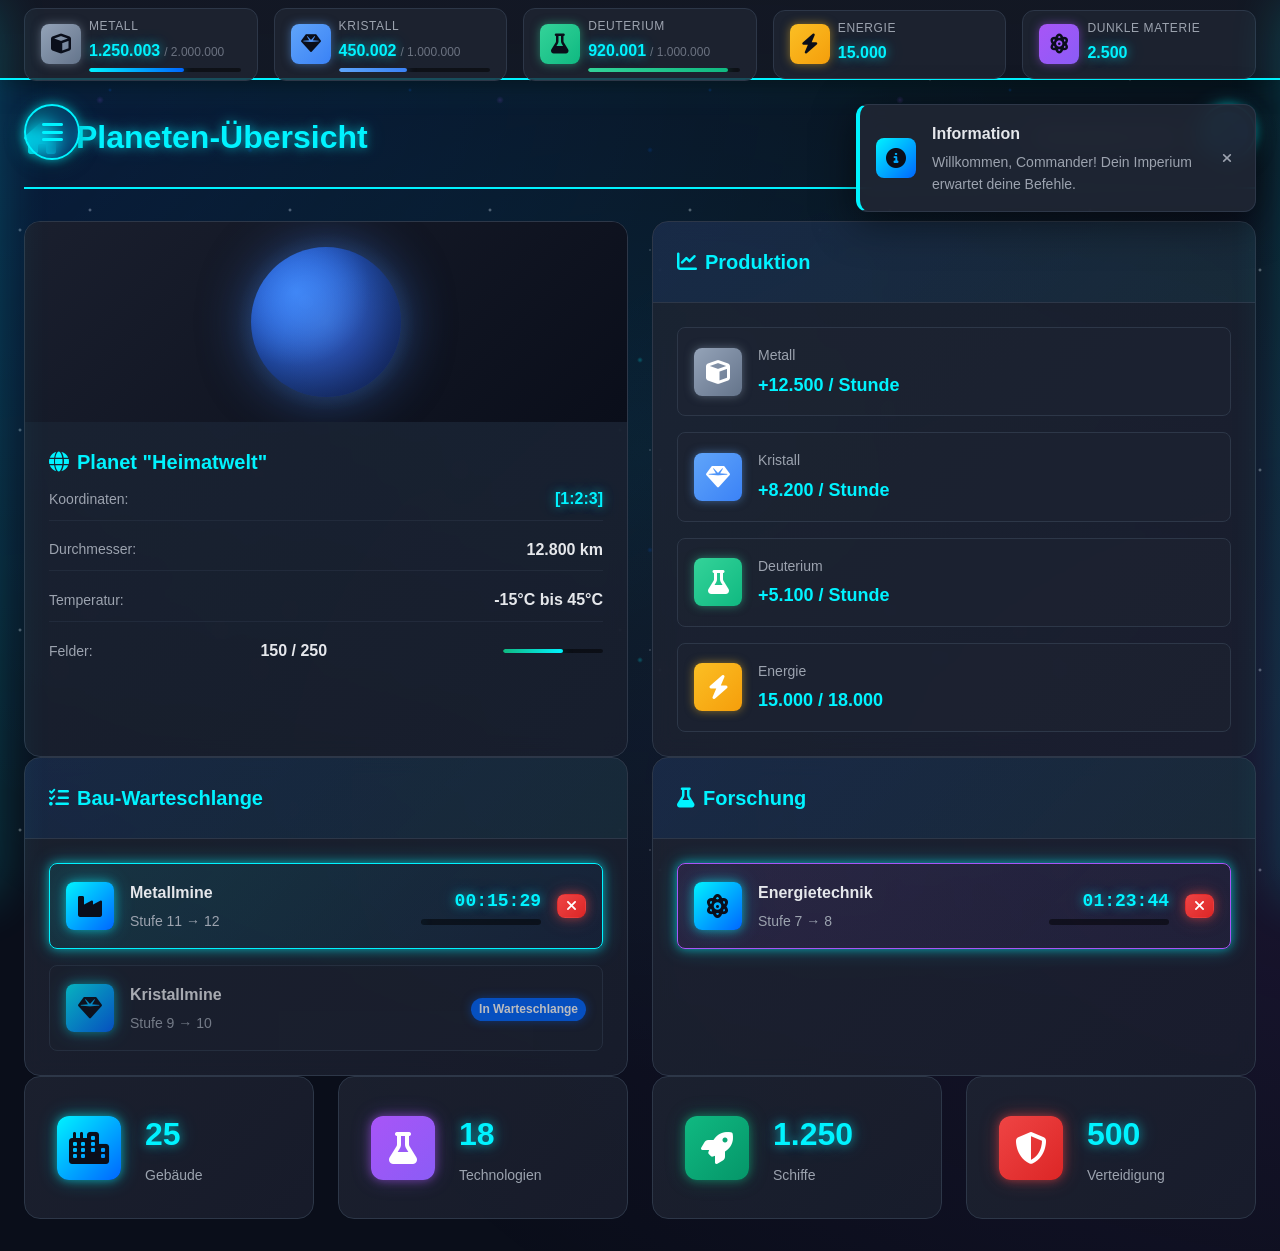
==== space-game-interface.html @ 86e00b3e "feat: Implement complete space browser game interface This commit introduces the fully implemented u" ====
<!DOCTYPE html>
<html lang="de">
<head>
    <meta charset="UTF-8">
    <meta name="viewport" content="width=device-width, initial-scale=1.0, maximum-scale=5.0, user-scalable=yes">
    <title>SmartMoons - Weltraum Browsergame</title>
    <link rel="stylesheet" href="https://cdnjs.cloudflare.com/ajax/libs/font-awesome/6.4.0/css/all.min.css">
    <link rel="stylesheet" href="space-game-styles.css">
</head>
<body>
    <!-- Animated Starfield Background -->
    <div class="starfield">
        <div class="stars"></div>
        <div class="stars stars-medium"></div>
        <div class="stars stars-large"></div>
    </div>

    <!-- Fixed Header - Only Resources -->
    <header class="game-header">
        <div class="resource-bar">
            <div class="resource-item resource-metal">
                <div class="resource-icon">
                    <i class="fas fa-cube"></i>
                </div>
                <div class="resource-info">
                    <span class="resource-label">Metall</span>
                    <div class="resource-value-container">
                        <span class="resource-value" data-resource="metal">1.250.000</span>
                        <span class="resource-max">/ 2.000.000</span>
                    </div>
                    <div class="resource-progress">
                        <div class="resource-progress-bar" style="width: 62.5%"></div>
                    </div>
                </div>
            </div>

            <div class="resource-item resource-crystal">
                <div class="resource-icon">
                    <i class="fas fa-gem"></i>
                </div>
                <div class="resource-info">
                    <span class="resource-label">Kristall</span>
                    <div class="resource-value-container">
                        <span class="resource-value" data-resource="crystal">450.000</span>
                        <span class="resource-max">/ 1.000.000</span>
                    </div>
                    <div class="resource-progress">
                        <div class="resource-progress-bar resource-progress-bar--crystal" style="width: 45%"></div>
                    </div>
                </div>
            </div>

            <div class="resource-item resource-deuterium">
                <div class="resource-icon">
                    <i class="fas fa-flask"></i>
                </div>
                <div class="resource-info">
                    <span class="resource-label">Deuterium</span>
                    <div class="resource-value-container">
                        <span class="resource-value" data-resource="deuterium">920.000</span>
                        <span class="resource-max">/ 1.000.000</span>
                    </div>
                    <div class="resource-progress">
                        <div class="resource-progress-bar resource-progress-bar--deuterium" style="width: 92%"></div>
                    </div>
                </div>
            </div>

            <div class="resource-item resource-energy">
                <div class="resource-icon">
                    <i class="fas fa-bolt"></i>
                </div>
                <div class="resource-info">
                    <span class="resource-label">Energie</span>
                    <div class="resource-value-container">
                        <span class="resource-value" data-resource="energy">15.000</span>
                    </div>
                </div>
            </div>

            <div class="resource-item resource-darkmatter">
                <div class="resource-icon">
                    <i class="fas fa-atom"></i>
                </div>
                <div class="resource-info">
                    <span class="resource-label">Dunkle Materie</span>
                    <div class="resource-value-container">
                        <span class="resource-value" data-resource="darkmatter">2.500</span>
                    </div>
                </div>
            </div>
        </div>
    </header>

    <!-- Left Hamburger Menu - Game Navigation -->
    <button class="hamburger-menu hamburger-menu--left" id="gameMenuToggle" aria-label="Spielmenü">
        <i class="fas fa-bars"></i>
    </button>

    <nav class="side-menu side-menu--left" id="gameMenu">
        <div class="side-menu-header">
            <h2><i class="fas fa-gamepad"></i> Spiel-Menü</h2>
            <button class="side-menu-close" aria-label="Menü schließen">
                <i class="fas fa-times"></i>
            </button>
        </div>
        <div class="side-menu-content">
            <a href="#overview" class="menu-item active" data-page="overview">
                <i class="fas fa-home"></i>
                <span>Übersicht</span>
            </a>
            <a href="#buildings" class="menu-item" data-page="buildings">
                <i class="fas fa-city"></i>
                <span>Gebäude</span>
            </a>
            <a href="#research" class="menu-item" data-page="research">
                <i class="fas fa-flask"></i>
                <span>Forschung</span>
            </a>
            <a href="#shipyard" class="menu-item" data-page="shipyard">
                <i class="fas fa-rocket"></i>
                <span>Schiffswerft</span>
            </a>
            <a href="#defense" class="menu-item" data-page="defense">
                <i class="fas fa-shield-alt"></i>
                <span>Verteidigung</span>
            </a>
            <a href="#fleet" class="menu-item" data-page="fleet">
                <i class="fas fa-space-shuttle"></i>
                <span>Flotten</span>
            </a>
            <a href="#galaxy" class="menu-item" data-page="galaxy">
                <i class="fas fa-globe"></i>
                <span>Galaxie</span>
            </a>
            <a href="#alliance" class="menu-item" data-page="alliance">
                <i class="fas fa-users"></i>
                <span>Allianz</span>
            </a>
            <a href="#empire" class="menu-item" data-page="empire">
                <i class="fas fa-crown"></i>
                <span>Imperium</span>
            </a>
            <a href="#officers" class="menu-item" data-page="officers">
                <i class="fas fa-user-tie"></i>
                <span>Offiziere</span>
            </a>
        </div>
    </nav>

    <!-- Right Hamburger Menu - User Navigation -->
    <button class="hamburger-menu hamburger-menu--right" id="userMenuToggle" aria-label="Benutzermenü">
        <div class="user-avatar">
            <i class="fas fa-user"></i>
        </div>
    </button>

    <nav class="side-menu side-menu--right" id="userMenu">
        <div class="side-menu-header">
            <div class="user-profile">
                <div class="user-profile-avatar">
                    <i class="fas fa-user"></i>
                </div>
                <div class="user-profile-info">
                    <h3>Commander Alpha</h3>
                    <p>Rang: Admiral</p>
                </div>
            </div>
            <button class="side-menu-close" aria-label="Menü schließen">
                <i class="fas fa-times"></i>
            </button>
        </div>
        <div class="side-menu-content">
            <a href="#profile" class="menu-item" data-page="profile">
                <i class="fas fa-user-circle"></i>
                <span>Profil</span>
            </a>
            <a href="#settings" class="menu-item" data-page="settings">
                <i class="fas fa-cog"></i>
                <span>Einstellungen</span>
            </a>
            <a href="#notes" class="menu-item" data-page="notes">
                <i class="fas fa-sticky-note"></i>
                <span>Notizen</span>
            </a>
            <a href="#messages" class="menu-item" data-page="messages">
                <i class="fas fa-envelope"></i>
                <span>Nachrichten</span>
                <span class="badge badge--danger">5</span>
            </a>
            <a href="#chat" class="menu-item" data-page="chat">
                <i class="fas fa-comments"></i>
                <span>Chat</span>
            </a>
            <a href="#highscore" class="menu-item" data-page="highscore">
                <i class="fas fa-trophy"></i>
                <span>Highscore</span>
            </a>
            <a href="#admin" class="menu-item" data-page="admin">
                <i class="fas fa-user-shield"></i>
                <span>Admin</span>
            </a>
            <div class="menu-divider"></div>
            <a href="#logout" class="menu-item menu-item--danger">
                <i class="fas fa-power-off"></i>
                <span>Ausloggen</span>
            </a>
        </div>
    </nav>

    <!-- Menu Overlay -->
    <div class="menu-overlay" id="menuOverlay"></div>

    <!-- Main Content Area -->
    <main class="game-content">
        <div class="container">
            <!-- Overview Page -->
            <div class="page active" id="page-overview">
                <div class="page-header">
                    <h1><i class="fas fa-home"></i> Planeten-Übersicht</h1>
                    <div class="planet-selector">
                        <button class="btn btn--ghost btn--sm" id="prevPlanet">
                            <i class="fas fa-chevron-left"></i>
                        </button>
                        <select class="planet-select" id="planetSelect">
                            <option value="1">Heimatwelt [1:2:3]</option>
                            <option value="2">Kolonie Alpha [1:2:8]</option>
                            <option value="3">Kolonie Beta [2:5:6]</option>
                        </select>
                        <button class="btn btn--ghost btn--sm" id="nextPlanet">
                            <i class="fas fa-chevron-right"></i>
                        </button>
                    </div>
                </div>

                <div class="grid grid--2">
                    <!-- Planet Card -->
                    <div class="card card--planet">
                        <div class="planet-visual">
                            <div class="planet-sphere">
                                <div class="planet-atmosphere"></div>
                                <div class="planet-surface"></div>
                            </div>
                        </div>
                        <div class="card-body">
                            <h2 class="card-title">
                                <i class="fas fa-globe"></i> Planet "Heimatwelt"
                            </h2>
                            <div class="planet-stats">
                                <div class="stat-row">
                                    <span class="stat-label">Koordinaten:</span>
                                    <span class="stat-value stat-value--cyan">[1:2:3]</span>
                                </div>
                                <div class="stat-row">
                                    <span class="stat-label">Durchmesser:</span>
                                    <span class="stat-value">12.800 km</span>
                                </div>
                                <div class="stat-row">
                                    <span class="stat-label">Temperatur:</span>
                                    <span class="stat-value">-15°C bis 45°C</span>
                                </div>
                                <div class="stat-row">
                                    <span class="stat-label">Felder:</span>
                                    <span class="stat-value">150 / 250</span>
                                    <div class="mini-progress">
                                        <div class="mini-progress-bar" style="width: 60%"></div>
                                    </div>
                                </div>
                            </div>
                        </div>
                    </div>

                    <!-- Production Rates -->
                    <div class="card">
                        <div class="card-header">
                            <h3 class="card-title"><i class="fas fa-chart-line"></i> Produktion</h3>
                        </div>
                        <div class="card-body">
                            <div class="production-list">
                                <div class="production-item">
                                    <div class="production-icon production-icon--metal">
                                        <i class="fas fa-cube"></i>
                                    </div>
                                    <div class="production-info">
                                        <span class="production-label">Metall</span>
                                        <span class="production-value">+12.500 / Stunde</span>
                                    </div>
                                </div>
                                <div class="production-item">
                                    <div class="production-icon production-icon--crystal">
                                        <i class="fas fa-gem"></i>
                                    </div>
                                    <div class="production-info">
                                        <span class="production-label">Kristall</span>
                                        <span class="production-value">+8.200 / Stunde</span>
                                    </div>
                                </div>
                                <div class="production-item">
                                    <div class="production-icon production-icon--deuterium">
                                        <i class="fas fa-flask"></i>
                                    </div>
                                    <div class="production-info">
                                        <span class="production-label">Deuterium</span>
                                        <span class="production-value">+5.100 / Stunde</span>
                                    </div>
                                </div>
                                <div class="production-item">
                                    <div class="production-icon production-icon--energy">
                                        <i class="fas fa-bolt"></i>
                                    </div>
                                    <div class="production-info">
                                        <span class="production-label">Energie</span>
                                        <span class="production-value">15.000 / 18.000</span>
                                    </div>
                                </div>
                            </div>
                        </div>
                    </div>
                </div>

                <!-- Build & Research Queue -->
                <div class="grid grid--2">
                    <div class="card">
                        <div class="card-header">
                            <h3 class="card-title"><i class="fas fa-tasks"></i> Bau-Warteschlange</h3>
                        </div>
                        <div class="card-body">
                            <div class="queue-item queue-item--active">
                                <div class="queue-icon">
                                    <i class="fas fa-industry"></i>
                                </div>
                                <div class="queue-info">
                                    <h4>Metallmine</h4>
                                    <p>Stufe 11 → 12</p>
                                </div>
                                <div class="queue-timer">
                                    <div class="timer" data-time="930">00:15:30</div>
                                    <div class="queue-progress">
                                        <div class="queue-progress-bar" style="width: 65%"></div>
                                    </div>
                                </div>
                                <button class="btn btn--danger btn--sm" title="Abbrechen">
                                    <i class="fas fa-times"></i>
                                </button>
                            </div>
                            <div class="queue-item queue-item--queued">
                                <div class="queue-icon">
                                    <i class="fas fa-gem"></i>
                                </div>
                                <div class="queue-info">
                                    <h4>Kristallmine</h4>
                                    <p>Stufe 9 → 10</p>
                                </div>
                                <div class="queue-timer">
                                    <span class="badge badge--info">In Warteschlange</span>
                                </div>
                            </div>
                        </div>
                    </div>

                    <div class="card">
                        <div class="card-header">
                            <h3 class="card-title"><i class="fas fa-flask"></i> Forschung</h3>
                        </div>
                        <div class="card-body">
                            <div class="queue-item queue-item--active queue-item--research">
                                <div class="queue-icon">
                                    <i class="fas fa-atom"></i>
                                </div>
                                <div class="queue-info">
                                    <h4>Energietechnik</h4>
                                    <p>Stufe 7 → 8</p>
                                </div>
                                <div class="queue-timer">
                                    <div class="timer" data-time="5025">01:23:45</div>
                                    <div class="queue-progress">
                                        <div class="queue-progress-bar queue-progress-bar--research" style="width: 35%"></div>
                                    </div>
                                </div>
                                <button class="btn btn--danger btn--sm" title="Abbrechen">
                                    <i class="fas fa-times"></i>
                                </button>
                            </div>
                        </div>
                    </div>
                </div>

                <!-- Quick Stats -->
                <div class="grid grid--4">
                    <div class="stat-card stat-card--buildings">
                        <div class="stat-card-icon">
                            <i class="fas fa-city"></i>
                        </div>
                        <div class="stat-card-content">
                            <h3>25</h3>
                            <p>Gebäude</p>
                        </div>
                    </div>
                    <div class="stat-card stat-card--research">
                        <div class="stat-card-icon">
                            <i class="fas fa-flask"></i>
                        </div>
                        <div class="stat-card-content">
                            <h3>18</h3>
                            <p>Technologien</p>
                        </div>
                    </div>
                    <div class="stat-card stat-card--fleet">
                        <div class="stat-card-icon">
                            <i class="fas fa-rocket"></i>
                        </div>
                        <div class="stat-card-content">
                            <h3>1.250</h3>
                            <p>Schiffe</p>
                        </div>
                    </div>
                    <div class="stat-card stat-card--defense">
                        <div class="stat-card-icon">
                            <i class="fas fa-shield-alt"></i>
                        </div>
                        <div class="stat-card-content">
                            <h3>500</h3>
                            <p>Verteidigung</p>
                        </div>
                    </div>
                </div>
            </div>

            <!-- Buildings Page -->
            <div class="page" id="page-buildings">
                <div class="page-header">
                    <h1><i class="fas fa-city"></i> Gebäude</h1>
                </div>

                <div class="buildings-grid">
                    <div class="building-card">
                        <div class="building-image">
                            <i class="fas fa-industry"></i>
                        </div>
                        <div class="building-info">
                            <h3>Metallmine</h3>
                            <div class="building-level">
                                <span class="badge badge--success">Stufe 11</span>
                            </div>
                            <p class="building-description">
                                Produziert Metall für den Ausbau deines Imperiums.
                            </p>
                            <div class="building-stats">
                                <div class="building-stat">
                                    <i class="fas fa-cube"></i>
                                    <span>Produktion: +1.200/h</span>
                                </div>
                                <div class="building-stat">
                                    <i class="fas fa-bolt"></i>
                                    <span>Energie: -80</span>
                                </div>
                            </div>
                            <div class="building-costs">
                                <div class="cost-item">
                                    <i class="fas fa-cube"></i> 12.000
                                </div>
                                <div class="cost-item">
                                    <i class="fas fa-gem"></i> 6.000
                                </div>
                            </div>
                            <div class="building-time">
                                <i class="fas fa-clock"></i> Bauzeit: 00:18:30
                            </div>
                            <div class="building-actions">
                                <button class="btn btn--primary btn--block" disabled>
                                    <i class="fas fa-cog"></i> Im Bau
                                </button>
                            </div>
                        </div>
                    </div>

                    <div class="building-card">
                        <div class="building-image">
                            <i class="fas fa-gem"></i>
                        </div>
                        <div class="building-info">
                            <h3>Kristallmine</h3>
                            <div class="building-level">
                                <span class="badge badge--info">Stufe 9</span>
                            </div>
                            <p class="building-description">
                                Fördert Kristall für fortschrittliche Technologien.
                            </p>
                            <div class="building-stats">
                                <div class="building-stat">
                                    <i class="fas fa-gem"></i>
                                    <span>Produktion: +850/h</span>
                                </div>
                                <div class="building-stat">
                                    <i class="fas fa-bolt"></i>
                                    <span>Energie: -60</span>
                                </div>
                            </div>
                            <div class="building-costs">
                                <div class="cost-item">
                                    <i class="fas fa-cube"></i> 8.000
                                </div>
                                <div class="cost-item">
                                    <i class="fas fa-gem"></i> 4.000
                                </div>
                            </div>
                            <div class="building-time">
                                <i class="fas fa-clock"></i> Bauzeit: 00:12:15
                            </div>
                            <div class="building-actions">
                                <button class="btn btn--primary btn--block">
                                    <i class="fas fa-hammer"></i> Ausbauen
                                </button>
                            </div>
                        </div>
                    </div>

                    <div class="building-card">
                        <div class="building-image">
                            <i class="fas fa-flask"></i>
                        </div>
                        <div class="building-info">
                            <h3>Deuterium-Synthesizer</h3>
                            <div class="building-level">
                                <span class="badge badge--info">Stufe 7</span>
                            </div>
                            <p class="building-description">
                                Extrahiert Deuterium aus den Ozeanen.
                            </p>
                            <div class="building-stats">
                                <div class="building-stat">
                                    <i class="fas fa-flask"></i>
                                    <span>Produktion: +520/h</span>
                                </div>
                                <div class="building-stat">
                                    <i class="fas fa-bolt"></i>
                                    <span>Energie: -100</span>
                                </div>
                            </div>
                            <div class="building-costs">
                                <div class="cost-item">
                                    <i class="fas fa-cube"></i> 15.000
                                </div>
                                <div class="cost-item">
                                    <i class="fas fa-gem"></i> 7.500
                                </div>
                            </div>
                            <div class="building-time">
                                <i class="fas fa-clock"></i> Bauzeit: 00:22:45
                            </div>
                            <div class="building-actions">
                                <button class="btn btn--primary btn--block">
                                    <i class="fas fa-hammer"></i> Ausbauen
                                </button>
                            </div>
                        </div>
                    </div>

                    <div class="building-card">
                        <div class="building-image">
                            <i class="fas fa-solar-panel"></i>
                        </div>
                        <div class="building-info">
                            <h3>Solarkraftwerk</h3>
                            <div class="building-level">
                                <span class="badge badge--warning">Stufe 15</span>
                            </div>
                            <p class="building-description">
                                Erzeugt Energie durch Solarpanele.
                            </p>
                            <div class="building-stats">
                                <div class="building-stat">
                                    <i class="fas fa-bolt"></i>
                                    <span>Produktion: +3.200 Energie</span>
                                </div>
                            </div>
                            <div class="building-costs">
                                <div class="cost-item">
                                    <i class="fas fa-cube"></i> 20.000
                                </div>
                                <div class="cost-item">
                                    <i class="fas fa-gem"></i> 10.000
                                </div>
                            </div>
                            <div class="building-time">
                                <i class="fas fa-clock"></i> Bauzeit: 00:28:00
                            </div>
                            <div class="building-actions">
                                <button class="btn btn--primary btn--block">
                                    <i class="fas fa-hammer"></i> Ausbauen
                                </button>
                            </div>
                        </div>
                    </div>

                    <div class="building-card building-card--locked">
                        <div class="building-image">
                            <i class="fas fa-rocket"></i>
                        </div>
                        <div class="building-info">
                            <h3>Raumschiffwerft</h3>
                            <div class="building-level">
                                <span class="badge badge--danger">Nicht verfügbar</span>
                            </div>
                            <p class="building-description">
                                Ermöglicht den Bau von Raumschiffen.
                            </p>
                            <div class="building-requirements">
                                <p><i class="fas fa-exclamation-circle"></i> Anforderungen:</p>
                                <ul>
                                    <li>Roboterfabrik Stufe 2</li>
                                </ul>
                            </div>
                            <div class="building-actions">
                                <button class="btn btn--ghost btn--block" disabled>
                                    <i class="fas fa-lock"></i> Gesperrt
                                </button>
                            </div>
                        </div>
                    </div>

                    <div class="building-card building-card--locked">
                        <div class="building-image">
                            <i class="fas fa-flask"></i>
                        </div>
                        <div class="building-info">
                            <h3>Forschungslabor</h3>
                            <div class="building-level">
                                <span class="badge badge--danger">Nicht verfügbar</span>
                            </div>
                            <p class="building-description">
                                Erforscht neue Technologien.
                            </p>
                            <div class="building-requirements">
                                <p><i class="fas fa-exclamation-circle"></i> Anforderungen:</p>
                                <ul>
                                    <li>Metallmine Stufe 5</li>
                                    <li>Kristallmine Stufe 3</li>
                                </ul>
                            </div>
                            <div class="building-actions">
                                <button class="btn btn--ghost btn--block" disabled>
                                    <i class="fas fa-lock"></i> Gesperrt
                                </button>
                            </div>
                        </div>
                    </div>
                </div>
            </div>

            <!-- Research Page -->
            <div class="page" id="page-research">
                <div class="page-header">
                    <h1><i class="fas fa-flask"></i> Forschung</h1>
                </div>

                <div class="research-grid">
                    <div class="research-card">
                        <div class="research-icon research-icon--energy">
                            <i class="fas fa-atom"></i>
                        </div>
                        <div class="research-info">
                            <h3>Energietechnik</h3>
                            <div class="research-level">
                                <span class="badge badge--cyan">Stufe 7</span>
                            </div>
                            <p>Verbessert die Energieeffizienz aller Gebäude.</p>
                            <div class="research-costs">
                                <div class="cost-item">
                                    <i class="fas fa-cube"></i> 25.000
                                </div>
                                <div class="cost-item">
                                    <i class="fas fa-gem"></i> 12.500
                                </div>
                            </div>
                            <div class="research-time">
                                <i class="fas fa-clock"></i> 01:45:00
                            </div>
                            <button class="btn btn--primary btn--block" disabled>
                                <i class="fas fa-cog"></i> In Forschung
                            </button>
                        </div>
                    </div>

                    <div class="research-card">
                        <div class="research-icon research-icon--laser">
                            <i class="fas fa-burn"></i>
                        </div>
                        <div class="research-info">
                            <h3>Lasertechnik</h3>
                            <div class="research-level">
                                <span class="badge badge--cyan">Stufe 5</span>
                            </div>
                            <p>Grundlage für Laser-Waffen und Verteidigung.</p>
                            <div class="research-costs">
                                <div class="cost-item">
                                    <i class="fas fa-cube"></i> 18.000
                                </div>
                                <div class="cost-item">
                                    <i class="fas fa-gem"></i> 9.000
                                </div>
                            </div>
                            <div class="research-time">
                                <i class="fas fa-clock"></i> 01:20:00
                            </div>
                            <button class="btn btn--primary btn--block">
                                <i class="fas fa-flask"></i> Forschen
                            </button>
                        </div>
                    </div>

                    <div class="research-card">
                        <div class="research-icon research-icon--computer">
                            <i class="fas fa-microchip"></i>
                        </div>
                        <div class="research-info">
                            <h3>Computertechnik</h3>
                            <div class="research-level">
                                <span class="badge badge--cyan">Stufe 3</span>
                            </div>
                            <p>Erhöht die maximale Flottenanzahl.</p>
                            <div class="research-costs">
                                <div class="cost-item">
                                    <i class="fas fa-cube"></i> 12.000
                                </div>
                                <div class="cost-item">
                                    <i class="fas fa-gem"></i> 8.000
                                </div>
                            </div>
                            <div class="research-time">
                                <i class="fas fa-clock"></i> 00:55:00
                            </div>
                            <button class="btn btn--primary btn--block">
                                <i class="fas fa-flask"></i> Forschen
                            </button>
                        </div>
                    </div>

                    <div class="research-card research-card--locked">
                        <div class="research-icon research-icon--locked">
                            <i class="fas fa-space-shuttle"></i>
                        </div>
                        <div class="research-info">
                            <h3>Impulstriebwerk</h3>
                            <div class="research-level">
                                <span class="badge badge--danger">Gesperrt</span>
                            </div>
                            <p>Erhöht die Geschwindigkeit von Schiffen.</p>
                            <div class="research-requirements">
                                <p><i class="fas fa-exclamation-circle"></i> Anforderungen:</p>
                                <ul>
                                    <li>Energietechnik Stufe 8</li>
                                </ul>
                            </div>
                            <button class="btn btn--ghost btn--block" disabled>
                                <i class="fas fa-lock"></i> Gesperrt
                            </button>
                        </div>
                    </div>
                </div>
            </div>

            <!-- Fleet Page -->
            <div class="page" id="page-fleet">
                <div class="page-header">
                    <h1><i class="fas fa-space-shuttle"></i> Flottenübersicht</h1>
                </div>

                <div class="card">
                    <div class="card-header">
                        <h3 class="card-title"><i class="fas fa-satellite-dish"></i> Aktive Missionen</h3>
                    </div>
                    <div class="card-body">
                        <div class="fleet-missions">
                            <div class="fleet-mission fleet-mission--attack">
                                <div class="fleet-mission-header">
                                    <div class="fleet-mission-icon">
                                        <i class="fas fa-crosshairs"></i>
                                    </div>
                                    <div class="fleet-mission-info">
                                        <h4>Angriff</h4>
                                        <p>Von [1:2:3] nach [2:5:8]</p>
                                    </div>
                                    <div class="fleet-mission-timer">
                                        <div class="timer" data-time="1830">00:30:30</div>
                                    </div>
                                </div>
                                <div class="fleet-mission-details">
                                    <div class="fleet-composition">
                                        <div class="fleet-ship">
                                            <i class="fas fa-fighter-jet"></i> 100 Leichte Jäger
                                        </div>
                                        <div class="fleet-ship">
                                            <i class="fas fa-rocket"></i> 50 Kreuzer
                                        </div>
                                        <div class="fleet-ship">
                                            <i class="fas fa-space-shuttle"></i> 25 Schlachtschiffe
                                        </div>
                                    </div>
                                    <div class="fleet-mission-actions">
                                        <button class="btn btn--danger btn--sm">
                                            <i class="fas fa-undo"></i> Zurückrufen
                                        </button>
                                    </div>
                                </div>
                            </div>

                            <div class="fleet-mission fleet-mission--transport">
                                <div class="fleet-mission-header">
                                    <div class="fleet-mission-icon">
                                        <i class="fas fa-truck"></i>
                                    </div>
                                    <div class="fleet-mission-info">
                                        <h4>Transport</h4>
                                        <p>Von [1:2:3] nach [1:2:8]</p>
                                    </div>
                                    <div class="fleet-mission-timer">
                                        <div class="timer" data-time="425">00:07:05</div>
                                    </div>
                                </div>
                                <div class="fleet-mission-details">
                                    <div class="fleet-composition">
                                        <div class="fleet-ship">
                                            <i class="fas fa-shipping-fast"></i> 50 Große Transporter
                                        </div>
                                    </div>
                                    <div class="fleet-cargo">
                                        <div class="cargo-item">
                                            <i class="fas fa-cube"></i> 500.000 Metall
                                        </div>
                                        <div class="cargo-item">
                                            <i class="fas fa-gem"></i> 250.000 Kristall
                                        </div>
                                    </div>
                                    <div class="fleet-mission-actions">
                                        <button class="btn btn--danger btn--sm">
                                            <i class="fas fa-undo"></i> Zurückrufen
                                        </button>
                                    </div>
                                </div>
                            </div>
                        </div>
                    </div>
                </div>

                <div class="grid grid--2">
                    <div class="card">
                        <div class="card-header">
                            <h3 class="card-title"><i class="fas fa-rocket"></i> Verfügbare Schiffe</h3>
                        </div>
                        <div class="card-body">
                            <div class="ship-list">
                                <div class="ship-item">
                                    <div class="ship-icon">
                                        <i class="fas fa-fighter-jet"></i>
                                    </div>
                                    <div class="ship-info">
                                        <h4>Leichter Jäger</h4>
                                        <span class="ship-count">420 verfügbar</span>
                                    </div>
                                </div>
                                <div class="ship-item">
                                    <div class="ship-icon">
                                        <i class="fas fa-rocket"></i>
                                    </div>
                                    <div class="ship-info">
                                        <h4>Kreuzer</h4>
                                        <span class="ship-count">85 verfügbar</span>
                                    </div>
                                </div>
                                <div class="ship-item">
                                    <div class="ship-icon">
                                        <i class="fas fa-space-shuttle"></i>
                                    </div>
                                    <div class="ship-info">
                                        <h4>Schlachtschiff</h4>
                                        <span class="ship-count">35 verfügbar</span>
                                    </div>
                                </div>
                                <div class="ship-item">
                                    <div class="ship-icon">
                                        <i class="fas fa-shipping-fast"></i>
                                    </div>
                                    <div class="ship-info">
                                        <h4>Großer Transporter</h4>
                                        <span class="ship-count">120 verfügbar</span>
                                    </div>
                                </div>
                            </div>
                        </div>
                    </div>

                    <div class="card">
                        <div class="card-header">
                            <h3 class="card-title"><i class="fas fa-paper-plane"></i> Neue Mission senden</h3>
                        </div>
                        <div class="card-body">
                            <form class="fleet-send-form">
                                <div class="form-group">
                                    <label>Zielkoordinaten</label>
                                    <input type="text" class="form-input" placeholder="1:2:3" value="2:5:8">
                                </div>
                                <div class="form-group">
                                    <label>Missionstyp</label>
                                    <select class="form-select">
                                        <option>Angriff</option>
                                        <option>Transport</option>
                                        <option>Stationierung</option>
                                        <option>Spionage</option>
                                    </select>
                                </div>
                                <div class="form-group">
                                    <label>Geschwindigkeit</label>
                                    <input type="range" class="form-range" min="10" max="100" value="100">
                                    <span class="range-value">100%</span>
                                </div>
                                <button type="submit" class="btn btn--primary btn--block">
                                    <i class="fas fa-rocket"></i> Flotte senden
                                </button>
                            </form>
                        </div>
                    </div>
                </div>
            </div>

            <!-- Placeholder pages for other sections -->
            <div class="page" id="page-shipyard">
                <div class="page-header">
                    <h1><i class="fas fa-rocket"></i> Schiffswerft</h1>
                </div>
                <div class="card">
                    <div class="card-body">
                        <p class="text-center text-muted">Schiffswerft-Interface wird hier angezeigt...</p>
                    </div>
                </div>
            </div>

            <div class="page" id="page-defense">
                <div class="page-header">
                    <h1><i class="fas fa-shield-alt"></i> Verteidigung</h1>
                </div>
                <div class="card">
                    <div class="card-body">
                        <p class="text-center text-muted">Verteidigungsanlagen-Interface wird hier angezeigt...</p>
                    </div>
                </div>
            </div>

            <div class="page" id="page-galaxy">
                <div class="page-header">
                    <h1><i class="fas fa-globe"></i> Galaxie</h1>
                </div>
                <div class="card">
                    <div class="card-body">
                        <p class="text-center text-muted">Galaxie-Ansicht wird hier angezeigt...</p>
                    </div>
                </div>
            </div>

            <div class="page" id="page-alliance">
                <div class="page-header">
                    <h1><i class="fas fa-users"></i> Allianz</h1>
                </div>
                <div class="card">
                    <div class="card-body">
                        <p class="text-center text-muted">Allianz-Interface wird hier angezeigt...</p>
                    </div>
                </div>
            </div>

            <div class="page" id="page-empire">
                <div class="page-header">
                    <h1><i class="fas fa-crown"></i> Imperium</h1>
                </div>
                <div class="card">
                    <div class="card-body">
                        <p class="text-center text-muted">Imperium-Übersicht wird hier angezeigt...</p>
                    </div>
                </div>
            </div>

            <div class="page" id="page-officers">
                <div class="page-header">
                    <h1><i class="fas fa-user-tie"></i> Offiziere</h1>
                </div>
                <div class="card">
                    <div class="card-body">
                        <p class="text-center text-muted">Offiziere-Interface wird hier angezeigt...</p>
                    </div>
                </div>
            </div>

            <!-- User menu pages -->
            <div class="page" id="page-profile">
                <div class="page-header">
                    <h1><i class="fas fa-user-circle"></i> Profil</h1>
                </div>
                <div class="card">
                    <div class="card-body">
                        <p class="text-center text-muted">Profil-Interface wird hier angezeigt...</p>
                    </div>
                </div>
            </div>

            <div class="page" id="page-settings">
                <div class="page-header">
                    <h1><i class="fas fa-cog"></i> Einstellungen</h1>
                </div>
                <div class="card">
                    <div class="card-body">
                        <p class="text-center text-muted">Einstellungen-Interface wird hier angezeigt...</p>
                    </div>
                </div>
            </div>

            <div class="page" id="page-messages">
                <div class="page-header">
                    <h1><i class="fas fa-envelope"></i> Nachrichten</h1>
                </div>
                <div class="card">
                    <div class="card-body">
                        <p class="text-center text-muted">Nachrichten-Interface wird hier angezeigt...</p>
                    </div>
                </div>
            </div>

            <div class="page" id="page-highscore">
                <div class="page-header">
                    <h1><i class="fas fa-trophy"></i> Highscore</h1>
                </div>
                <div class="card">
                    <div class="card-body">
                        <p class="text-center text-muted">Highscore-Tabelle wird hier angezeigt...</p>
                    </div>
                </div>
            </div>
        </div>
    </main>

    <!-- Notification Container -->
    <div class="notification-container" id="notificationContainer"></div>

    <script src="space-game-script.js"></script>
</body>
</html>
---- space-game-styles.css ----
/**
 * SmartMoons - Weltraum Browsergame Interface
 * Vollständig responsive, moderne Sci-Fi Ästhetik
 * Version: 4.0
 */

/* ============================================
   CSS VARIABLES - Sci-Fi Color Scheme
   ============================================ */
:root {
    /* Primary Colors - Dark Space Theme */
    --color-bg-primary: #0a0e1a;
    --color-bg-secondary: #131824;
    --color-bg-tertiary: #1a1f2e;
    --color-bg-elevated: #1f2533;
    --color-bg-card: #1f2937;
    
    /* Accent Colors - Neon Cyber */
    --color-accent-cyan: #00f3ff;
    --color-accent-blue: #0066ff;
    --color-accent-purple: #a855f7;
    --color-accent-violet: #8b5cf6;
    --color-accent-green: #10b981;
    --color-accent-yellow: #fbbf24;
    --color-accent-red: #ef4444;
    --color-accent-orange: #f97316;
    
    /* Text Colors */
    --color-text-primary: #e5e7eb;
    --color-text-secondary: #9ca3af;
    --color-text-muted: #6b7280;
    --color-text-inverse: #1f2937;
    
    /* Border Colors */
    --color-border-primary: #2d3748;
    --color-border-accent: #00f3ff;
    --color-border-glow: rgba(0, 243, 255, 0.5);
    
    /* Glow Effects */
    --glow-cyan: 0 0 10px rgba(0, 243, 255, 0.5), 0 0 20px rgba(0, 243, 255, 0.3);
    --glow-blue: 0 0 10px rgba(0, 102, 255, 0.5), 0 0 20px rgba(0, 102, 255, 0.3);
    --glow-purple: 0 0 10px rgba(168, 85, 247, 0.5), 0 0 20px rgba(168, 85, 247, 0.3);
    --glow-green: 0 0 10px rgba(16, 185, 129, 0.5), 0 0 20px rgba(16, 185, 129, 0.3);
    --glow-red: 0 0 10px rgba(239, 68, 68, 0.5), 0 0 20px rgba(239, 68, 68, 0.3);
    
    /* Spacing */
    --spacing-xs: 0.25rem;
    --spacing-sm: 0.5rem;
    --spacing-md: 1rem;
    --spacing-lg: 1.5rem;
    --spacing-xl: 2rem;
    --spacing-2xl: 3rem;
    
    /* Border Radius */
    --radius-sm: 0.25rem;
    --radius-md: 0.5rem;
    --radius-lg: 0.75rem;
    --radius-xl: 1rem;
    --radius-full: 9999px;
    
    /* Transitions */
    --transition-fast: 150ms ease-in-out;
    --transition-base: 250ms ease-in-out;
    --transition-slow: 350ms ease-in-out;
    
    /* Z-Index Layers */
    --z-base: 1;
    --z-dropdown: 100;
    --z-sticky: 200;
    --z-modal: 500;
    --z-tooltip: 1000;
    --z-notification: 2000;
    
    /* Layout */
    --header-height: 80px;
    --container-max-width: 1400px;
}

/* ============================================
   MODERN RESET & BASE STYLES
   ============================================ */
*,
*::before,
*::after {
    box-sizing: border-box;
    margin: 0;
    padding: 0;
}

html {
    font-size: 16px;
    -webkit-font-smoothing: antialiased;
    -moz-osx-font-smoothing: grayscale;
    scroll-behavior: smooth;
}

body {
    font-family: 'Segoe UI', -apple-system, BlinkMacSystemFont, 'Roboto', 'Oxygen', 'Ubuntu', 'Cantarell', sans-serif;
    background: var(--color-bg-primary);
    color: var(--color-text-primary);
    line-height: 1.6;
    overflow-x: hidden;
    min-height: 100vh;
}

/* ============================================
   ANIMATED STARFIELD BACKGROUND
   ============================================ */
.starfield {
    position: fixed;
    top: 0;
    left: 0;
    width: 100%;
    height: 100%;
    z-index: 0;
    overflow: hidden;
    pointer-events: none;
}

.stars {
    position: absolute;
    top: 0;
    left: 0;
    width: 100%;
    height: 100%;
    background-image: 
        radial-gradient(2px 2px at 20px 30px, #eee, rgba(0,0,0,0)),
        radial-gradient(2px 2px at 60px 70px, #fff, rgba(0,0,0,0)),
        radial-gradient(1px 1px at 50px 50px, #fff, rgba(0,0,0,0)),
        radial-gradient(1px 1px at 130px 80px, #fff, rgba(0,0,0,0)),
        radial-gradient(2px 2px at 90px 10px, #fff, rgba(0,0,0,0));
    background-repeat: repeat;
    background-size: 200px 200px;
    animation: starsFloat 60s linear infinite;
    opacity: 0.5;
}

.stars-medium {
    background-image: 
        radial-gradient(3px 3px at 40px 60px, #00f3ff, rgba(0,0,0,0)),
        radial-gradient(2px 2px at 110px 90px, #0066ff, rgba(0,0,0,0)),
        radial-gradient(2px 2px at 150px 40px, #00f3ff, rgba(0,0,0,0));
    background-size: 300px 300px;
    animation: starsFloat 90s linear infinite;
    opacity: 0.3;
}

.stars-large {
    background-image: 
        radial-gradient(4px 4px at 100px 100px, #a855f7, rgba(0,0,0,0)),
        radial-gradient(3px 3px at 250px 150px, #0066ff, rgba(0,0,0,0));
    background-size: 400px 400px;
    animation: starsFloat 120s linear infinite;
    opacity: 0.2;
}

@keyframes starsFloat {
    from {
        transform: translateY(0);
    }
    to {
        transform: translateY(-100%);
    }
}

/* Nebula Glow Effect */
body::after {
    content: '';
    position: fixed;
    top: -50%;
    left: -50%;
    width: 200%;
    height: 200%;
    background: 
        radial-gradient(ellipse at 20% 30%, rgba(0, 102, 255, 0.15), transparent 40%),
        radial-gradient(ellipse at 80% 70%, rgba(168, 85, 247, 0.1), transparent 40%),
        radial-gradient(ellipse at 50% 50%, rgba(0, 243, 255, 0.08), transparent 50%);
    z-index: 0;
    pointer-events: none;
    animation: nebulaPulse 20s ease-in-out infinite alternate;
}

@keyframes nebulaPulse {
    0%, 100% {
        opacity: 0.5;
        transform: scale(1);
    }
    50% {
        opacity: 0.8;
        transform: scale(1.1);
    }
}

/* ============================================
   FIXED HEADER - RESOURCES ONLY
   ============================================ */
.game-header {
    position: fixed;
    top: 0;
    left: 0;
    right: 0;
    height: var(--header-height);
    background: linear-gradient(to bottom, rgba(19, 24, 36, 0.98), rgba(19, 24, 36, 0.95));
    backdrop-filter: blur(10px);
    border-bottom: 2px solid var(--color-border-accent);
    box-shadow: 0 4px 20px rgba(0, 0, 0, 0.5), 0 0 40px rgba(0, 243, 255, 0.1);
    z-index: var(--z-sticky);
    padding: 0 var(--spacing-lg);
}

.resource-bar {
    display: flex;
    align-items: center;
    justify-content: center;
    gap: var(--spacing-md);
    height: 100%;
    max-width: var(--container-max-width);
    margin: 0 auto;
    flex-wrap: wrap;
    padding: var(--spacing-sm) 0;
}

.resource-item {
    display: flex;
    align-items: center;
    gap: var(--spacing-sm);
    background: rgba(31, 37, 51, 0.8);
    padding: var(--spacing-sm) var(--spacing-md);
    border-radius: var(--radius-lg);
    border: 1px solid var(--color-border-primary);
    transition: all var(--transition-fast);
    min-width: 180px;
    flex: 1;
}

.resource-item:hover {
    border-color: var(--color-accent-cyan);
    box-shadow: var(--glow-cyan);
    transform: translateY(-2px);
}

.resource-icon {
    display: flex;
    align-items: center;
    justify-content: center;
    width: 40px;
    height: 40px;
    border-radius: var(--radius-md);
    background: linear-gradient(135deg, var(--color-accent-cyan), var(--color-accent-blue));
    color: var(--color-bg-primary);
    font-size: 1.25rem;
    box-shadow: var(--glow-cyan);
}

.resource-metal .resource-icon {
    background: linear-gradient(135deg, #94a3b8, #64748b);
    box-shadow: 0 0 10px rgba(148, 163, 184, 0.5);
}

.resource-crystal .resource-icon {
    background: linear-gradient(135deg, #60a5fa, #3b82f6);
    box-shadow: 0 0 10px rgba(96, 165, 250, 0.5);
}

.resource-deuterium .resource-icon {
    background: linear-gradient(135deg, #34d399, #10b981);
    box-shadow: 0 0 10px rgba(52, 211, 153, 0.5);
}

.resource-energy .resource-icon {
    background: linear-gradient(135deg, #fbbf24, #f59e0b);
    box-shadow: 0 0 10px rgba(251, 191, 36, 0.5);
}

.resource-darkmatter .resource-icon {
    background: linear-gradient(135deg, #a855f7, #8b5cf6);
    box-shadow: 0 0 10px rgba(168, 85, 247, 0.5);
}

.resource-info {
    flex: 1;
    min-width: 0;
}

.resource-label {
    display: block;
    font-size: 0.75rem;
    color: var(--color-text-secondary);
    text-transform: uppercase;
    letter-spacing: 0.05em;
    margin-bottom: 2px;
}

.resource-value-container {
    display: flex;
    align-items: baseline;
    gap: var(--spacing-xs);
    margin-bottom: 4px;
}

.resource-value {
    font-size: 1rem;
    font-weight: 700;
    color: var(--color-accent-cyan);
    text-shadow: var(--glow-cyan);
}

.resource-max {
    font-size: 0.75rem;
    color: var(--color-text-muted);
}

.resource-progress {
    height: 4px;
    background: rgba(0, 0, 0, 0.5);
    border-radius: var(--radius-full);
    overflow: hidden;
}

.resource-progress-bar {
    height: 100%;
    background: linear-gradient(90deg, var(--color-accent-cyan), var(--color-accent-blue));
    border-radius: var(--radius-full);
    transition: width var(--transition-base);
    box-shadow: 0 0 10px rgba(0, 243, 255, 0.5);
}

.resource-progress-bar--crystal {
    background: linear-gradient(90deg, #60a5fa, #3b82f6);
    box-shadow: 0 0 10px rgba(96, 165, 250, 0.5);
}

.resource-progress-bar--deuterium {
    background: linear-gradient(90deg, #34d399, #10b981);
    box-shadow: 0 0 10px rgba(52, 211, 153, 0.5);
}

/* ============================================
   HAMBURGER MENUS
   ============================================ */
.hamburger-menu {
    position: fixed;
    top: calc(var(--header-height) + var(--spacing-lg));
    width: 56px;
    height: 56px;
    border-radius: var(--radius-full);
    border: 2px solid var(--color-border-accent);
    background: linear-gradient(135deg, rgba(0, 243, 255, 0.2), rgba(0, 102, 255, 0.2));
    backdrop-filter: blur(10px);
    color: var(--color-accent-cyan);
    font-size: 1.5rem;
    cursor: pointer;
    z-index: calc(var(--z-modal) + 1);
    display: flex;
    align-items: center;
    justify-content: center;
    transition: all var(--transition-fast);
    box-shadow: var(--glow-cyan), 0 4px 20px rgba(0, 0, 0, 0.4);
}

.hamburger-menu:hover {
    background: linear-gradient(135deg, rgba(0, 243, 255, 0.3), rgba(0, 102, 255, 0.3));
    transform: scale(1.1);
    box-shadow: var(--glow-cyan), 0 6px 30px rgba(0, 0, 0, 0.6);
}

.hamburger-menu:active {
    transform: scale(0.95);
}

.hamburger-menu--left {
    left: var(--spacing-lg);
}

.hamburger-menu--right {
    right: var(--spacing-lg);
}

.user-avatar {
    width: 40px;
    height: 40px;
    border-radius: var(--radius-full);
    background: linear-gradient(135deg, var(--color-accent-cyan), var(--color-accent-blue));
    display: flex;
    align-items: center;
    justify-content: center;
    color: var(--color-bg-primary);
    font-size: 1.25rem;
}

/* ============================================
   SIDE MENUS
   ============================================ */
.side-menu {
    position: fixed;
    top: 0;
    width: 320px;
    height: 100vh;
    background: linear-gradient(to bottom, rgba(19, 24, 36, 0.98), rgba(26, 31, 46, 0.98));
    backdrop-filter: blur(20px);
    border: 1px solid var(--color-border-accent);
    box-shadow: 0 0 50px rgba(0, 243, 255, 0.2);
    z-index: var(--z-modal);
    transform: translateX(-100%);
    transition: transform var(--transition-base);
    overflow-y: auto;
    overflow-x: hidden;
}

.side-menu--left {
    left: 0;
    border-left: none;
    border-radius: 0 var(--radius-xl) var(--radius-xl) 0;
}

.side-menu--right {
    right: 0;
    transform: translateX(100%);
    border-right: none;
    border-radius: var(--radius-xl) 0 0 var(--radius-xl);
}

.side-menu.active {
    transform: translateX(0);
}

.side-menu-header {
    padding: var(--spacing-xl) var(--spacing-lg);
    border-bottom: 1px solid var(--color-border-primary);
    background: linear-gradient(135deg, rgba(0, 102, 255, 0.1), rgba(0, 243, 255, 0.05));
    position: relative;
}

.side-menu-header h2 {
    font-size: 1.25rem;
    color: var(--color-accent-cyan);
    text-shadow: var(--glow-cyan);
    display: flex;
    align-items: center;
    gap: var(--spacing-sm);
}

.side-menu-close {
    position: absolute;
    top: var(--spacing-md);
    right: var(--spacing-md);
    width: 32px;
    height: 32px;
    border: none;
    background: rgba(239, 68, 68, 0.2);
    color: var(--color-accent-red);
    border-radius: var(--radius-md);
    cursor: pointer;
    transition: all var(--transition-fast);
    display: flex;
    align-items: center;
    justify-content: center;
}

.side-menu-close:hover {
    background: rgba(239, 68, 68, 0.3);
    box-shadow: var(--glow-red);
}

.user-profile {
    display: flex;
    align-items: center;
    gap: var(--spacing-md);
}

.user-profile-avatar {
    width: 60px;
    height: 60px;
    border-radius: var(--radius-full);
    background: linear-gradient(135deg, var(--color-accent-cyan), var(--color-accent-blue));
    display: flex;
    align-items: center;
    justify-content: center;
    color: var(--color-bg-primary);
    font-size: 1.75rem;
    box-shadow: var(--glow-cyan);
    border: 3px solid var(--color-bg-secondary);
}

.user-profile-info h3 {
    font-size: 1.125rem;
    margin-bottom: var(--spacing-xs);
    color: var(--color-text-primary);
}

.user-profile-info p {
    font-size: 0.875rem;
    color: var(--color-text-secondary);
}

.side-menu-content {
    padding: var(--spacing-md);
}

.menu-item {
    display: flex;
    align-items: center;
    gap: var(--spacing-md);
    padding: var(--spacing-md);
    margin-bottom: var(--spacing-xs);
    border-radius: var(--radius-md);
    color: var(--color-text-primary);
    text-decoration: none;
    transition: all var(--transition-fast);
    border: 1px solid transparent;
    position: relative;
}

.menu-item i {
    width: 24px;
    font-size: 1.25rem;
    color: var(--color-accent-cyan);
}

.menu-item:hover {
    background: rgba(0, 243, 255, 0.1);
    border-color: var(--color-accent-cyan);
    transform: translateX(5px);
}

.menu-item.active {
    background: linear-gradient(135deg, rgba(0, 243, 255, 0.2), rgba(0, 102, 255, 0.1));
    border-color: var(--color-accent-cyan);
    box-shadow: var(--glow-cyan);
}

.menu-item.active::before {
    content: '';
    position: absolute;
    left: 0;
    top: 0;
    bottom: 0;
    width: 4px;
    background: var(--color-accent-cyan);
    border-radius: 0 var(--radius-sm) var(--radius-sm) 0;
    box-shadow: var(--glow-cyan);
}

.menu-item--danger {
    color: var(--color-accent-red);
}

.menu-item--danger i {
    color: var(--color-accent-red);
}

.menu-item--danger:hover {
    background: rgba(239, 68, 68, 0.1);
    border-color: var(--color-accent-red);
}

.menu-divider {
    height: 1px;
    background: var(--color-border-primary);
    margin: var(--spacing-md) 0;
}

.badge {
    display: inline-flex;
    align-items: center;
    justify-content: center;
    padding: 2px 8px;
    border-radius: var(--radius-full);
    font-size: 0.75rem;
    font-weight: 700;
    margin-left: auto;
}

.badge--danger {
    background: var(--color-accent-red);
    color: white;
    box-shadow: 0 0 10px rgba(239, 68, 68, 0.5);
}

.badge--success {
    background: var(--color-accent-green);
    color: white;
    box-shadow: 0 0 10px rgba(16, 185, 129, 0.5);
}

.badge--info {
    background: var(--color-accent-blue);
    color: white;
    box-shadow: 0 0 10px rgba(0, 102, 255, 0.5);
}

.badge--warning {
    background: var(--color-accent-yellow);
    color: var(--color-bg-primary);
    box-shadow: 0 0 10px rgba(251, 191, 36, 0.5);
}

.badge--cyan {
    background: var(--color-accent-cyan);
    color: var(--color-bg-primary);
    box-shadow: 0 0 10px rgba(0, 243, 255, 0.5);
}

/* ============================================
   MENU OVERLAY
   ============================================ */
.menu-overlay {
    position: fixed;
    top: 0;
    left: 0;
    width: 100%;
    height: 100%;
    background: rgba(0, 0, 0, 0.7);
    backdrop-filter: blur(5px);
    z-index: calc(var(--z-modal) - 1);
    opacity: 0;
    pointer-events: none;
    transition: opacity var(--transition-base);
}

.menu-overlay.active {
    opacity: 1;
    pointer-events: auto;
}

/* ============================================
   MAIN CONTENT
   ============================================ */
.game-content {
    position: relative;
    z-index: var(--z-base);
    margin-top: var(--header-height);
    padding: var(--spacing-xl) var(--spacing-lg);
    min-height: calc(100vh - var(--header-height));
}

.container {
    max-width: var(--container-max-width);
    margin: 0 auto;
}

/* ============================================
   PAGE SYSTEM
   ============================================ */
.page {
    display: none;
    animation: fadeIn var(--transition-base);
}

.page.active {
    display: block;
}

@keyframes fadeIn {
    from {
        opacity: 0;
        transform: translateY(20px);
    }
    to {
        opacity: 1;
        transform: translateY(0);
    }
}

.page-header {
    display: flex;
    justify-content: space-between;
    align-items: center;
    margin-bottom: var(--spacing-xl);
    padding-bottom: var(--spacing-lg);
    border-bottom: 2px solid var(--color-border-accent);
    flex-wrap: wrap;
    gap: var(--spacing-md);
}

.page-header h1 {
    font-size: 2rem;
    color: var(--color-accent-cyan);
    text-shadow: var(--glow-cyan);
    display: flex;
    align-items: center;
    gap: var(--spacing-md);
}

/* ============================================
   PLANET SELECTOR
   ============================================ */
.planet-selector {
    display: flex;
    align-items: center;
    gap: var(--spacing-sm);
}

.planet-select {
    padding: var(--spacing-sm) var(--spacing-md);
    background: rgba(31, 37, 51, 0.8);
    border: 1px solid var(--color-border-primary);
    border-radius: var(--radius-md);
    color: var(--color-text-primary);
    font-size: 1rem;
    cursor: pointer;
    transition: all var(--transition-fast);
}

.planet-select:hover {
    border-color: var(--color-accent-cyan);
    box-shadow: var(--glow-cyan);
}

.planet-select:focus {
    outline: none;
    border-color: var(--color-accent-cyan);
    box-shadow: var(--glow-cyan);
}

/* ============================================
   GRID SYSTEM
   ============================================ */
.grid {
    display: grid;
    gap: var(--spacing-lg);
}

.grid--1 {
    grid-template-columns: 1fr;
}

.grid--2 {
    grid-template-columns: repeat(2, 1fr);
}

.grid--3 {
    grid-template-columns: repeat(3, 1fr);
}

.grid--4 {
    grid-template-columns: repeat(4, 1fr);
}

/* ============================================
   CARDS
   ============================================ */
.card {
    background: linear-gradient(135deg, rgba(31, 37, 51, 0.8), rgba(26, 31, 46, 0.8));
    backdrop-filter: blur(10px);
    border: 1px solid var(--color-border-primary);
    border-radius: var(--radius-xl);
    overflow: hidden;
    transition: all var(--transition-fast);
}

.card:hover {
    border-color: var(--color-accent-cyan);
    box-shadow: 0 10px 40px rgba(0, 0, 0, 0.4), var(--glow-cyan);
    transform: translateY(-4px);
}

.card-header {
    padding: var(--spacing-lg);
    border-bottom: 1px solid var(--color-border-primary);
    background: linear-gradient(135deg, rgba(0, 102, 255, 0.1), rgba(0, 243, 255, 0.05));
}

.card-title {
    font-size: 1.25rem;
    color: var(--color-accent-cyan);
    display: flex;
    align-items: center;
    gap: var(--spacing-sm);
    margin: 0;
}

.card-body {
    padding: var(--spacing-lg);
}

/* ============================================
   PLANET CARD
   ============================================ */
.card--planet {
    position: relative;
    overflow: hidden;
}

.planet-visual {
    height: 200px;
    background: linear-gradient(135deg, #1a1f2e, #0a0e1a);
    display: flex;
    align-items: center;
    justify-content: center;
    position: relative;
    overflow: hidden;
}

.planet-sphere {
    width: 150px;
    height: 150px;
    border-radius: 50%;
    position: relative;
    animation: planetRotate 30s linear infinite;
}

.planet-surface {
    width: 100%;
    height: 100%;
    border-radius: 50%;
    background: 
        radial-gradient(circle at 30% 30%, #3b82f6, transparent 50%),
        radial-gradient(circle at 70% 70%, #1e40af, transparent 50%),
        linear-gradient(135deg, #2563eb, #1e3a8a);
    box-shadow: 
        inset -20px -20px 50px rgba(0, 0, 0, 0.5),
        0 0 50px rgba(59, 130, 246, 0.5);
}

.planet-atmosphere {
    position: absolute;
    top: -10%;
    left: -10%;
    width: 120%;
    height: 120%;
    border-radius: 50%;
    background: radial-gradient(circle, rgba(96, 165, 250, 0.3), transparent 70%);
    animation: atmospherePulse 4s ease-in-out infinite alternate;
}

@keyframes planetRotate {
    from {
        transform: rotate(0deg);
    }
    to {
        transform: rotate(360deg);
    }
}

@keyframes atmospherePulse {
    from {
        opacity: 0.3;
        transform: scale(1);
    }
    to {
        opacity: 0.6;
        transform: scale(1.05);
    }
}

.planet-stats {
    display: flex;
    flex-direction: column;
    gap: var(--spacing-sm);
}

.stat-row {
    display: flex;
    justify-content: space-between;
    align-items: center;
    padding: var(--spacing-sm) 0;
    border-bottom: 1px solid rgba(45, 55, 72, 0.5);
}

.stat-row:last-child {
    border-bottom: none;
}

.stat-label {
    color: var(--color-text-secondary);
    font-size: 0.875rem;
}

.stat-value {
    color: var(--color-text-primary);
    font-weight: 600;
}

.stat-value--cyan {
    color: var(--color-accent-cyan);
    text-shadow: var(--glow-cyan);
}

.mini-progress {
    width: 100px;
    height: 4px;
    background: rgba(0, 0, 0, 0.5);
    border-radius: var(--radius-full);
    overflow: hidden;
    margin-left: var(--spacing-sm);
}

.mini-progress-bar {
    height: 100%;
    background: linear-gradient(90deg, var(--color-accent-green), var(--color-accent-cyan));
    border-radius: var(--radius-full);
    box-shadow: 0 0 10px rgba(16, 185, 129, 0.5);
}

/* ============================================
   PRODUCTION LIST
   ============================================ */
.production-list {
    display: flex;
    flex-direction: column;
    gap: var(--spacing-md);
}

.production-item {
    display: flex;
    align-items: center;
    gap: var(--spacing-md);
    padding: var(--spacing-md);
    background: rgba(31, 37, 51, 0.5);
    border: 1px solid var(--color-border-primary);
    border-radius: var(--radius-md);
    transition: all var(--transition-fast);
}

.production-item:hover {
    border-color: var(--color-accent-cyan);
    transform: translateX(5px);
}

.production-icon {
    width: 48px;
    height: 48px;
    border-radius: var(--radius-md);
    display: flex;
    align-items: center;
    justify-content: center;
    font-size: 1.5rem;
    box-shadow: 0 0 20px rgba(0, 0, 0, 0.5);
}

.production-icon--metal {
    background: linear-gradient(135deg, #94a3b8, #64748b);
    color: white;
    box-shadow: 0 0 10px rgba(148, 163, 184, 0.5);
}

.production-icon--crystal {
    background: linear-gradient(135deg, #60a5fa, #3b82f6);
    color: white;
    box-shadow: 0 0 10px rgba(96, 165, 250, 0.5);
}

.production-icon--deuterium {
    background: linear-gradient(135deg, #34d399, #10b981);
    color: white;
    box-shadow: 0 0 10px rgba(52, 211, 153, 0.5);
}

.production-icon--energy {
    background: linear-gradient(135deg, #fbbf24, #f59e0b);
    color: white;
    box-shadow: 0 0 10px rgba(251, 191, 36, 0.5);
}

.production-info {
    flex: 1;
}

.production-label {
    display: block;
    font-size: 0.875rem;
    color: var(--color-text-secondary);
    margin-bottom: 4px;
}

.production-value {
    display: block;
    font-size: 1.125rem;
    font-weight: 700;
    color: var(--color-accent-cyan);
}

/* ============================================
   QUEUE ITEMS
   ============================================ */
.queue-item {
    display: flex;
    align-items: center;
    gap: var(--spacing-md);
    padding: var(--spacing-md);
    background: rgba(31, 37, 51, 0.5);
    border: 1px solid var(--color-border-primary);
    border-radius: var(--radius-md);
    margin-bottom: var(--spacing-md);
    transition: all var(--transition-fast);
}

.queue-item:last-child {
    margin-bottom: 0;
}

.queue-item--active {
    border-color: var(--color-accent-cyan);
    background: linear-gradient(135deg, rgba(0, 243, 255, 0.1), rgba(0, 102, 255, 0.05));
    box-shadow: var(--glow-cyan);
}

.queue-item--research {
    border-color: var(--color-accent-purple);
    background: linear-gradient(135deg, rgba(168, 85, 247, 0.1), rgba(139, 92, 246, 0.05));
}

.queue-item--queued {
    opacity: 0.7;
}

.queue-icon {
    width: 48px;
    height: 48px;
    border-radius: var(--radius-md);
    background: linear-gradient(135deg, var(--color-accent-cyan), var(--color-accent-blue));
    display: flex;
    align-items: center;
    justify-content: center;
    color: var(--color-bg-primary);
    font-size: 1.5rem;
    box-shadow: var(--glow-cyan);
}

.queue-info {
    flex: 1;
}

.queue-info h4 {
    font-size: 1rem;
    color: var(--color-text-primary);
    margin-bottom: var(--spacing-xs);
}

.queue-info p {
    font-size: 0.875rem;
    color: var(--color-text-secondary);
}

.queue-timer {
    text-align: right;
}

.timer {
    font-family: 'Courier New', monospace;
    font-size: 1.125rem;
    font-weight: 700;
    color: var(--color-accent-cyan);
    text-shadow: var(--glow-cyan);
}

.queue-progress {
    width: 120px;
    height: 6px;
    background: rgba(0, 0, 0, 0.5);
    border-radius: var(--radius-full);
    overflow: hidden;
    margin-top: var(--spacing-xs);
}

.queue-progress-bar {
    height: 100%;
    background: linear-gradient(90deg, var(--color-accent-cyan), var(--color-accent-blue));
    border-radius: var(--radius-full);
    box-shadow: 0 0 10px rgba(0, 243, 255, 0.5);
    animation: progressPulse 2s ease-in-out infinite alternate;
}

.queue-progress-bar--research {
    background: linear-gradient(90deg, var(--color-accent-purple), var(--color-accent-violet));
    box-shadow: 0 0 10px rgba(168, 85, 247, 0.5);
}

@keyframes progressPulse {
    from {
        opacity: 0.8;
    }
    to {
        opacity: 1;
    }
}

/* ============================================
   STAT CARDS
   ============================================ */
.stat-card {
    display: flex;
    align-items: center;
    gap: var(--spacing-lg);
    padding: var(--spacing-xl);
    background: linear-gradient(135deg, rgba(31, 37, 51, 0.8), rgba(26, 31, 46, 0.8));
    border: 1px solid var(--color-border-primary);
    border-radius: var(--radius-xl);
    transition: all var(--transition-fast);
}

.stat-card:hover {
    transform: translateY(-5px);
    box-shadow: 0 10px 40px rgba(0, 0, 0, 0.4);
}

.stat-card-icon {
    width: 64px;
    height: 64px;
    border-radius: var(--radius-lg);
    display: flex;
    align-items: center;
    justify-content: center;
    font-size: 2rem;
    box-shadow: 0 0 20px rgba(0, 0, 0, 0.5);
}

.stat-card--buildings .stat-card-icon {
    background: linear-gradient(135deg, var(--color-accent-cyan), var(--color-accent-blue));
    color: var(--color-bg-primary);
    box-shadow: var(--glow-cyan);
}

.stat-card--research .stat-card-icon {
    background: linear-gradient(135deg, var(--color-accent-purple), var(--color-accent-violet));
    color: white;
    box-shadow: var(--glow-purple);
}

.stat-card--fleet .stat-card-icon {
    background: linear-gradient(135deg, var(--color-accent-green), #059669);
    color: white;
    box-shadow: var(--glow-green);
}

.stat-card--defense .stat-card-icon {
    background: linear-gradient(135deg, var(--color-accent-red), #dc2626);
    color: white;
    box-shadow: var(--glow-red);
}

.stat-card-content h3 {
    font-size: 2rem;
    color: var(--color-accent-cyan);
    text-shadow: var(--glow-cyan);
    margin-bottom: var(--spacing-xs);
}

.stat-card-content p {
    color: var(--color-text-secondary);
    font-size: 0.875rem;
}

/* ============================================
   BUILDINGS GRID
   ============================================ */
.buildings-grid {
    display: grid;
    grid-template-columns: repeat(auto-fill, minmax(300px, 1fr));
    gap: var(--spacing-lg);
}

.building-card {
    background: linear-gradient(135deg, rgba(31, 37, 51, 0.8), rgba(26, 31, 46, 0.8));
    border: 1px solid var(--color-border-primary);
    border-radius: var(--radius-xl);
    overflow: hidden;
    transition: all var(--transition-fast);
}

.building-card:hover {
    border-color: var(--color-accent-cyan);
    box-shadow: var(--glow-cyan);
    transform: translateY(-5px);
}

.building-card--locked {
    opacity: 0.6;
}

.building-card--locked:hover {
    transform: none;
    border-color: var(--color-border-primary);
    box-shadow: none;
}

.building-image {
    height: 150px;
    background: linear-gradient(135deg, rgba(0, 102, 255, 0.2), rgba(0, 243, 255, 0.1));
    display: flex;
    align-items: center;
    justify-content: center;
    font-size: 4rem;
    color: var(--color-accent-cyan);
    border-bottom: 1px solid var(--color-border-primary);
}

.building-info {
    padding: var(--spacing-lg);
}

.building-info h3 {
    font-size: 1.25rem;
    color: var(--color-text-primary);
    margin-bottom: var(--spacing-sm);
}

.building-level {
    margin-bottom: var(--spacing-md);
}

.building-description {
    font-size: 0.875rem;
    color: var(--color-text-secondary);
    margin-bottom: var(--spacing-md);
    line-height: 1.5;
}

.building-stats {
    display: flex;
    flex-direction: column;
    gap: var(--spacing-xs);
    margin-bottom: var(--spacing-md);
    padding: var(--spacing-md);
    background: rgba(0, 0, 0, 0.2);
    border-radius: var(--radius-md);
}

.building-stat {
    display: flex;
    align-items: center;
    gap: var(--spacing-sm);
    font-size: 0.875rem;
    color: var(--color-text-secondary);
}

.building-stat i {
    color: var(--color-accent-cyan);
}

.building-costs {
    display: flex;
    gap: var(--spacing-md);
    margin-bottom: var(--spacing-sm);
    padding: var(--spacing-sm);
    background: rgba(0, 0, 0, 0.2);
    border-radius: var(--radius-md);
}

.cost-item {
    display: flex;
    align-items: center;
    gap: var(--spacing-xs);
    font-size: 0.875rem;
    color: var(--color-text-secondary);
}

.cost-item i {
    color: var(--color-accent-cyan);
}

.building-time {
    font-size: 0.875rem;
    color: var(--color-text-secondary);
    margin-bottom: var(--spacing-md);
    padding: var(--spacing-sm);
    background: rgba(0, 0, 0, 0.2);
    border-radius: var(--radius-md);
    text-align: center;
}

.building-requirements {
    margin-bottom: var(--spacing-md);
    padding: var(--spacing-md);
    background: rgba(239, 68, 68, 0.1);
    border: 1px solid var(--color-accent-red);
    border-radius: var(--radius-md);
}

.building-requirements p {
    color: var(--color-accent-red);
    font-weight: 600;
    margin-bottom: var(--spacing-sm);
}

.building-requirements ul {
    list-style: none;
    padding-left: var(--spacing-md);
}

.building-requirements li {
    color: var(--color-text-secondary);
    font-size: 0.875rem;
    margin-bottom: var(--spacing-xs);
}

.building-requirements li::before {
    content: '⚠ ';
    color: var(--color-accent-red);
    margin-right: var(--spacing-xs);
}

.building-actions {
    margin-top: var(--spacing-md);
}

/* ============================================
   RESEARCH GRID
   ============================================ */
.research-grid {
    display: grid;
    grid-template-columns: repeat(auto-fill, minmax(300px, 1fr));
    gap: var(--spacing-lg);
}

.research-card {
    background: linear-gradient(135deg, rgba(31, 37, 51, 0.8), rgba(26, 31, 46, 0.8));
    border: 1px solid var(--color-border-primary);
    border-radius: var(--radius-xl);
    padding: var(--spacing-lg);
    transition: all var(--transition-fast);
}

.research-card:hover {
    border-color: var(--color-accent-purple);
    box-shadow: var(--glow-purple);
    transform: translateY(-5px);
}

.research-card--locked {
    opacity: 0.6;
}

.research-card--locked:hover {
    transform: none;
    border-color: var(--color-border-primary);
    box-shadow: none;
}

.research-icon {
    width: 80px;
    height: 80px;
    border-radius: var(--radius-lg);
    display: flex;
    align-items: center;
    justify-content: center;
    font-size: 2.5rem;
    margin: 0 auto var(--spacing-lg);
    box-shadow: 0 0 20px rgba(0, 0, 0, 0.5);
}

.research-icon--energy {
    background: linear-gradient(135deg, var(--color-accent-cyan), var(--color-accent-blue));
    color: var(--color-bg-primary);
    box-shadow: var(--glow-cyan);
}

.research-icon--laser {
    background: linear-gradient(135deg, var(--color-accent-red), var(--color-accent-orange));
    color: white;
    box-shadow: var(--glow-red);
}

.research-icon--computer {
    background: linear-gradient(135deg, var(--color-accent-purple), var(--color-accent-violet));
    color: white;
    box-shadow: var(--glow-purple);
}

.research-icon--locked {
    background: linear-gradient(135deg, #4b5563, #374151);
    color: #9ca3af;
}

.research-info {
    text-align: center;
}

.research-info h3 {
    font-size: 1.25rem;
    color: var(--color-text-primary);
    margin-bottom: var(--spacing-sm);
}

.research-level {
    margin-bottom: var(--spacing-md);
}

.research-info p {
    font-size: 0.875rem;
    color: var(--color-text-secondary);
    margin-bottom: var(--spacing-md);
    line-height: 1.5;
}

.research-costs {
    display: flex;
    justify-content: center;
    gap: var(--spacing-md);
    margin-bottom: var(--spacing-sm);
    padding: var(--spacing-sm);
    background: rgba(0, 0, 0, 0.2);
    border-radius: var(--radius-md);
}

.research-time {
    font-size: 0.875rem;
    color: var(--color-text-secondary);
    margin-bottom: var(--spacing-md);
    padding: var(--spacing-sm);
    background: rgba(0, 0, 0, 0.2);
    border-radius: var(--radius-md);
}

.research-requirements {
    margin-bottom: var(--spacing-md);
    padding: var(--spacing-md);
    background: rgba(239, 68, 68, 0.1);
    border: 1px solid var(--color-accent-red);
    border-radius: var(--radius-md);
    text-align: left;
}

.research-requirements p {
    color: var(--color-accent-red);
    font-weight: 600;
    margin-bottom: var(--spacing-sm);
}

.research-requirements ul {
    list-style: none;
    padding-left: var(--spacing-md);
}

.research-requirements li {
    color: var(--color-text-secondary);
    font-size: 0.875rem;
    margin-bottom: var(--spacing-xs);
}

.research-requirements li::before {
    content: '⚠ ';
    color: var(--color-accent-red);
    margin-right: var(--spacing-xs);
}

/* ============================================
   FLEET MISSIONS
   ============================================ */
.fleet-missions {
    display: flex;
    flex-direction: column;
    gap: var(--spacing-lg);
}

.fleet-mission {
    background: rgba(31, 37, 51, 0.5);
    border: 1px solid var(--color-border-primary);
    border-radius: var(--radius-lg);
    overflow: hidden;
    transition: all var(--transition-fast);
}

.fleet-mission:hover {
    border-color: var(--color-accent-cyan);
}

.fleet-mission--attack {
    border-left: 4px solid var(--color-accent-red);
}

.fleet-mission--transport {
    border-left: 4px solid var(--color-accent-green);
}

.fleet-mission-header {
    display: flex;
    align-items: center;
    gap: var(--spacing-md);
    padding: var(--spacing-md);
    background: rgba(0, 0, 0, 0.2);
}

.fleet-mission-icon {
    width: 48px;
    height: 48px;
    border-radius: var(--radius-md);
    display: flex;
    align-items: center;
    justify-content: center;
    font-size: 1.5rem;
}

.fleet-mission--attack .fleet-mission-icon {
    background: linear-gradient(135deg, var(--color-accent-red), #dc2626);
    color: white;
    box-shadow: var(--glow-red);
}

.fleet-mission--transport .fleet-mission-icon {
    background: linear-gradient(135deg, var(--color-accent-green), #059669);
    color: white;
    box-shadow: var(--glow-green);
}

.fleet-mission-info {
    flex: 1;
}

.fleet-mission-info h4 {
    font-size: 1rem;
    color: var(--color-text-primary);
    margin-bottom: var(--spacing-xs);
}

.fleet-mission-info p {
    font-size: 0.875rem;
    color: var(--color-text-secondary);
}

.fleet-mission-timer .timer {
    font-size: 1.25rem;
}

.fleet-mission-details {
    padding: var(--spacing-md);
}

.fleet-composition {
    display: flex;
    flex-wrap: wrap;
    gap: var(--spacing-sm);
    margin-bottom: var(--spacing-md);
}

.fleet-ship {
    display: flex;
    align-items: center;
    gap: var(--spacing-xs);
    padding: var(--spacing-xs) var(--spacing-sm);
    background: rgba(0, 0, 0, 0.3);
    border: 1px solid var(--color-border-primary);
    border-radius: var(--radius-md);
    font-size: 0.875rem;
    color: var(--color-text-secondary);
}

.fleet-ship i {
    color: var(--color-accent-cyan);
}

.fleet-cargo {
    display: flex;
    gap: var(--spacing-md);
    margin-bottom: var(--spacing-md);
}

.cargo-item {
    display: flex;
    align-items: center;
    gap: var(--spacing-xs);
    padding: var(--spacing-sm);
    background: rgba(0, 0, 0, 0.3);
    border: 1px solid var(--color-border-primary);
    border-radius: var(--radius-md);
    font-size: 0.875rem;
    color: var(--color-text-secondary);
}

.cargo-item i {
    color: var(--color-accent-cyan);
}

.fleet-mission-actions {
    display: flex;
    justify-content: flex-end;
}

/* ============================================
   SHIP LIST
   ============================================ */
.ship-list {
    display: flex;
    flex-direction: column;
    gap: var(--spacing-md);
}

.ship-item {
    display: flex;
    align-items: center;
    gap: var(--spacing-md);
    padding: var(--spacing-md);
    background: rgba(31, 37, 51, 0.5);
    border: 1px solid var(--color-border-primary);
    border-radius: var(--radius-md);
    transition: all var(--transition-fast);
}

.ship-item:hover {
    border-color: var(--color-accent-cyan);
    transform: translateX(5px);
}

.ship-icon {
    width: 48px;
    height: 48px;
    border-radius: var(--radius-md);
    background: linear-gradient(135deg, var(--color-accent-cyan), var(--color-accent-blue));
    display: flex;
    align-items: center;
    justify-content: center;
    color: var(--color-bg-primary);
    font-size: 1.5rem;
    box-shadow: var(--glow-cyan);
}

.ship-info {
    flex: 1;
}

.ship-info h4 {
    font-size: 1rem;
    color: var(--color-text-primary);
    margin-bottom: var(--spacing-xs);
}

.ship-count {
    font-size: 0.875rem;
    color: var(--color-text-secondary);
}

/* ============================================
   FORMS
   ============================================ */
.fleet-send-form {
    display: flex;
    flex-direction: column;
    gap: var(--spacing-md);
}

.form-group {
    display: flex;
    flex-direction: column;
    gap: var(--spacing-xs);
}

.form-group label {
    font-size: 0.875rem;
    color: var(--color-text-secondary);
    font-weight: 600;
}

.form-input,
.form-select {
    padding: var(--spacing-sm) var(--spacing-md);
    background: rgba(31, 37, 51, 0.8);
    border: 1px solid var(--color-border-primary);
    border-radius: var(--radius-md);
    color: var(--color-text-primary);
    font-size: 1rem;
    transition: all var(--transition-fast);
}

.form-input:focus,
.form-select:focus {
    outline: none;
    border-color: var(--color-accent-cyan);
    box-shadow: var(--glow-cyan);
}

.form-range {
    width: 100%;
    height: 6px;
    border-radius: var(--radius-full);
    background: rgba(0, 0, 0, 0.5);
    outline: none;
    -webkit-appearance: none;
}

.form-range::-webkit-slider-thumb {
    -webkit-appearance: none;
    appearance: none;
    width: 20px;
    height: 20px;
    border-radius: 50%;
    background: linear-gradient(135deg, var(--color-accent-cyan), var(--color-accent-blue));
    cursor: pointer;
    box-shadow: var(--glow-cyan);
}

.form-range::-moz-range-thumb {
    width: 20px;
    height: 20px;
    border-radius: 50%;
    background: linear-gradient(135deg, var(--color-accent-cyan), var(--color-accent-blue));
    cursor: pointer;
    box-shadow: var(--glow-cyan);
    border: none;
}

.range-value {
    display: block;
    text-align: right;
    font-size: 0.875rem;
    color: var(--color-accent-cyan);
    margin-top: var(--spacing-xs);
}

/* ============================================
   BUTTONS
   ============================================ */
.btn {
    display: inline-flex;
    align-items: center;
    justify-content: center;
    gap: var(--spacing-sm);
    padding: var(--spacing-sm) var(--spacing-lg);
    border: 1px solid transparent;
    border-radius: var(--radius-md);
    font-size: 1rem;
    font-weight: 600;
    cursor: pointer;
    transition: all var(--transition-fast);
    text-decoration: none;
    white-space: nowrap;
}

.btn:disabled {
    opacity: 0.5;
    cursor: not-allowed;
}

.btn--primary {
    background: linear-gradient(135deg, var(--color-accent-cyan), var(--color-accent-blue));
    color: var(--color-bg-primary);
    box-shadow: var(--glow-cyan);
}

.btn--primary:hover:not(:disabled) {
    box-shadow: var(--glow-cyan), 0 6px 20px rgba(0, 243, 255, 0.4);
    transform: translateY(-2px);
}

.btn--success {
    background: linear-gradient(135deg, var(--color-accent-green), #059669);
    color: white;
    box-shadow: var(--glow-green);
}

.btn--success:hover:not(:disabled) {
    box-shadow: var(--glow-green), 0 6px 20px rgba(16, 185, 129, 0.4);
    transform: translateY(-2px);
}

.btn--danger {
    background: linear-gradient(135deg, var(--color-accent-red), #dc2626);
    color: white;
    box-shadow: var(--glow-red);
}

.btn--danger:hover:not(:disabled) {
    box-shadow: var(--glow-red), 0 6px 20px rgba(239, 68, 68, 0.4);
    transform: translateY(-2px);
}

.btn--ghost {
    background: transparent;
    border-color: var(--color-border-primary);
    color: var(--color-text-primary);
}

.btn--ghost:hover:not(:disabled) {
    border-color: var(--color-accent-cyan);
    color: var(--color-accent-cyan);
    box-shadow: var(--glow-cyan);
}

.btn--sm {
    padding: var(--spacing-xs) var(--spacing-sm);
    font-size: 0.875rem;
}

.btn--block {
    width: 100%;
}

.btn:active:not(:disabled) {
    transform: scale(0.95);
}

/* ============================================
   NOTIFICATIONS
   ============================================ */
.notification-container {
    position: fixed;
    top: calc(var(--header-height) + var(--spacing-lg));
    right: var(--spacing-lg);
    z-index: var(--z-notification);
    display: flex;
    flex-direction: column;
    gap: var(--spacing-sm);
    max-width: 400px;
}

.notification {
    display: flex;
    align-items: center;
    gap: var(--spacing-md);
    padding: var(--spacing-md);
    background: rgba(31, 37, 51, 0.95);
    backdrop-filter: blur(10px);
    border: 1px solid var(--color-border-primary);
    border-radius: var(--radius-lg);
    box-shadow: 0 10px 40px rgba(0, 0, 0, 0.5);
    animation: slideInRight var(--transition-base);
}

@keyframes slideInRight {
    from {
        opacity: 0;
        transform: translateX(100%);
    }
    to {
        opacity: 1;
        transform: translateX(0);
    }
}

.notification--success {
    border-left: 4px solid var(--color-accent-green);
}

.notification--error {
    border-left: 4px solid var(--color-accent-red);
}

.notification--warning {
    border-left: 4px solid var(--color-accent-yellow);
}

.notification--info {
    border-left: 4px solid var(--color-accent-cyan);
}

.notification-icon {
    width: 40px;
    height: 40px;
    border-radius: var(--radius-md);
    display: flex;
    align-items: center;
    justify-content: center;
    font-size: 1.25rem;
}

.notification--success .notification-icon {
    background: linear-gradient(135deg, var(--color-accent-green), #059669);
    color: white;
}

.notification--error .notification-icon {
    background: linear-gradient(135deg, var(--color-accent-red), #dc2626);
    color: white;
}

.notification--warning .notification-icon {
    background: linear-gradient(135deg, var(--color-accent-yellow), #f59e0b);
    color: var(--color-bg-primary);
}

.notification--info .notification-icon {
    background: linear-gradient(135deg, var(--color-accent-cyan), var(--color-accent-blue));
    color: var(--color-bg-primary);
}

.notification-content {
    flex: 1;
}

.notification-title {
    font-weight: 700;
    margin-bottom: var(--spacing-xs);
}

.notification-message {
    font-size: 0.875rem;
    color: var(--color-text-secondary);
}

.notification-close {
    width: 24px;
    height: 24px;
    border: none;
    background: transparent;
    color: var(--color-text-secondary);
    cursor: pointer;
    transition: color var(--transition-fast);
}

.notification-close:hover {
    color: var(--color-text-primary);
}

/* ============================================
   UTILITY CLASSES
   ============================================ */
.text-center {
    text-align: center;
}

.text-muted {
    color: var(--color-text-muted);
}

/* ============================================
   RESPONSIVE DESIGN
   ============================================ */

/* Tablets (768px - 991px) */
@media (max-width: 991px) {
    :root {
        --header-height: 120px;
    }
    
    .resource-bar {
        justify-content: flex-start;
    }
    
    .resource-item {
        min-width: 140px;
    }
    
    .grid--4 {
        grid-template-columns: repeat(2, 1fr);
    }
    
    .grid--3 {
        grid-template-columns: repeat(2, 1fr);
    }
}

/* Mobile (767px and below) */
@media (max-width: 767px) {
    :root {
        --header-height: 160px;
        --spacing-lg: 1rem;
        --spacing-xl: 1.5rem;
    }
    
    .game-header {
        padding: 0 var(--spacing-sm);
    }
    
    .resource-bar {
        gap: var(--spacing-sm);
    }
    
    .resource-item {
        min-width: calc(50% - var(--spacing-sm));
        padding: var(--spacing-xs) var(--spacing-sm);
    }
    
    .resource-icon {
        width: 32px;
        height: 32px;
        font-size: 1rem;
    }
    
    .resource-label {
        font-size: 0.625rem;
    }
    
    .resource-value {
        font-size: 0.875rem;
    }
    
    .resource-max {
        font-size: 0.625rem;
    }
    
    .hamburger-menu {
        width: 48px;
        height: 48px;
        font-size: 1.25rem;
        top: calc(var(--header-height) + var(--spacing-sm));
    }
    
    .hamburger-menu--left {
        left: var(--spacing-sm);
    }
    
    .hamburger-menu--right {
        right: var(--spacing-sm);
    }
    
    .side-menu {
        width: 280px;
    }
    
    .game-content {
        padding: var(--spacing-md) var(--spacing-sm);
    }
    
    .page-header {
        flex-direction: column;
        align-items: flex-start;
    }
    
    .page-header h1 {
        font-size: 1.5rem;
    }
    
    .grid--2,
    .grid--3,
    .grid--4 {
        grid-template-columns: 1fr;
    }
    
    .buildings-grid,
    .research-grid {
        grid-template-columns: 1fr;
    }
    
    .stat-card {
        padding: var(--spacing-md);
    }
    
    .stat-card-icon {
        width: 48px;
        height: 48px;
        font-size: 1.5rem;
    }
    
    .stat-card-content h3 {
        font-size: 1.5rem;
    }
    
    .planet-visual {
        height: 150px;
    }
    
    .planet-sphere {
        width: 100px;
        height: 100px;
    }
    
    .queue-item {
        flex-wrap: wrap;
    }
    
    .queue-timer {
        width: 100%;
        text-align: left;
        margin-top: var(--spacing-sm);
    }
    
    .notification-container {
        top: calc(var(--header-height) + var(--spacing-sm));
        right: var(--spacing-sm);
        left: var(--spacing-sm);
        max-width: none;
    }
    
    .fleet-mission-header {
        flex-wrap: wrap;
    }
    
    .fleet-mission-timer {
        width: 100%;
        text-align: left;
        margin-top: var(--spacing-sm);
    }
}

/* Small mobile (480px and below) */
@media (max-width: 480px) {
    .resource-item {
        min-width: calc(50% - 4px);
    }
    
    .resource-value-container {
        flex-direction: column;
        align-items: flex-start;
    }
    
    .production-item {
        flex-direction: column;
        text-align: center;
    }
    
    .ship-item {
        flex-direction: column;
        text-align: center;
    }
}
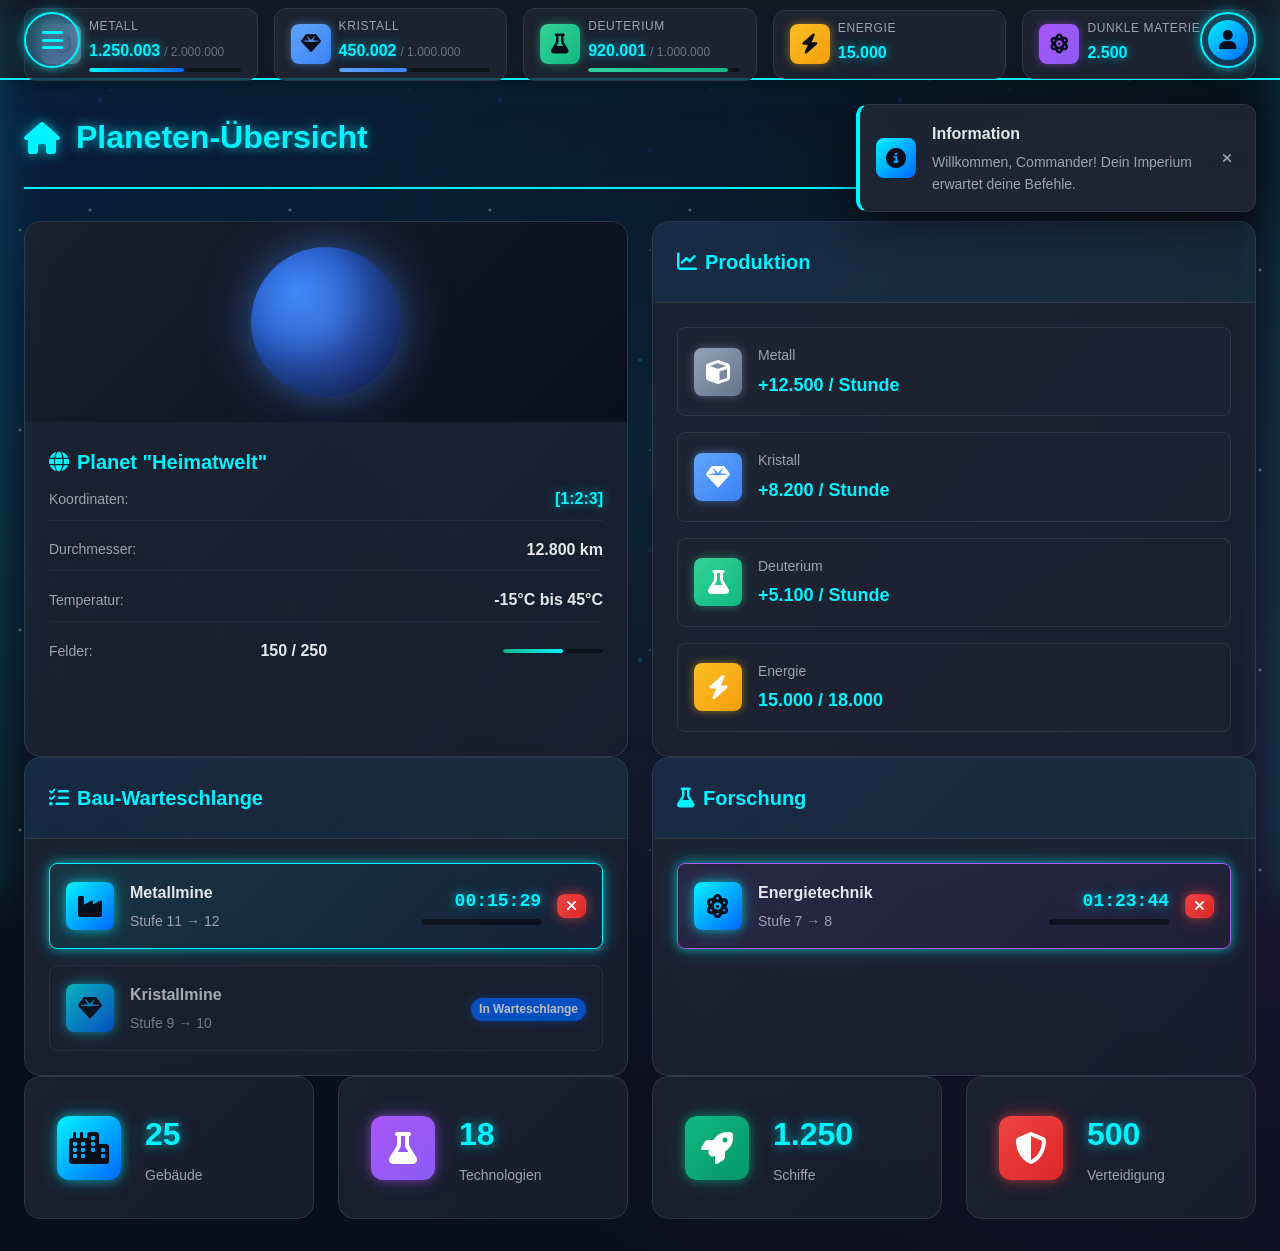
==== commit 09423eca: "fix(ui): separate sticky mobile resources bar, keep desktop header intact, fix burger nav overlay - " ====
--- a/space-game-interface.html
+++ b/space-game-interface.html
@@ -15,9 +15,9 @@
         <div class="stars stars-large"></div>
     </div>
 
-    <!-- Fixed Header - Only Resources -->
+    <!-- Fixed Header - Desktop Resources -->
     <header class="game-header">
-        <div class="resource-bar">
+        <div class="resource-bar resources-desktop">
             <div class="resource-item resource-metal">
                 <div class="resource-icon">
                     <i class="fas fa-cube"></i>
@@ -91,6 +91,30 @@
             </div>
         </div>
     </header>
+
+    <!-- Mobile Resources Bar - Sticky under header -->
+    <div class="resources-mobile">
+        <div class="resource-mobile-item">
+            <i class="fas fa-cube"></i>
+            <span data-resource="metal-mobile">1.250K</span>
+        </div>
+        <div class="resource-mobile-item">
+            <i class="fas fa-gem"></i>
+            <span data-resource="crystal-mobile">450K</span>
+        </div>
+        <div class="resource-mobile-item">
+            <i class="fas fa-flask"></i>
+            <span data-resource="deuterium-mobile">920K</span>
+        </div>
+        <div class="resource-mobile-item">
+            <i class="fas fa-bolt"></i>
+            <span data-resource="energy-mobile">15K</span>
+        </div>
+        <div class="resource-mobile-item">
+            <i class="fas fa-atom"></i>
+            <span data-resource="darkmatter-mobile">2.5K</span>
+        </div>
+    </div>
 
     <!-- Left Hamburger Menu - Game Navigation -->
     <button class="hamburger-menu hamburger-menu--left" id="gameMenuToggle" aria-label="Spielmenü">
--- a/space-game-styles.css
+++ b/space-game-styles.css
@@ -204,7 +204,7 @@
     backdrop-filter: blur(10px);
     border-bottom: 2px solid var(--color-border-accent);
     box-shadow: 0 4px 20px rgba(0, 0, 0, 0.5), 0 0 40px rgba(0, 243, 255, 0.1);
-    z-index: var(--z-sticky);
+    z-index: 1000;
     padding: 0 var(--spacing-lg);
 }
 
@@ -218,6 +218,43 @@
     margin: 0 auto;
     flex-wrap: wrap;
     padding: var(--spacing-sm) 0;
+}
+
+/* Desktop Resources */
+.resources-desktop {
+    display: flex;
+}
+
+/* Mobile Resources Bar */
+.resources-mobile {
+    display: none;
+    position: fixed;
+    top: 60px;
+    left: 0;
+    right: 0;
+    height: 40px;
+    background: linear-gradient(to bottom, rgba(19, 24, 36, 0.98), rgba(19, 24, 36, 0.95));
+    backdrop-filter: blur(10px);
+    border-bottom: 1px solid var(--color-border-accent);
+    box-shadow: 0 2px 10px rgba(0, 0, 0, 0.5);
+    z-index: 900;
+    padding: 0 var(--spacing-sm);
+    justify-content: space-around;
+    align-items: center;
+}
+
+.resource-mobile-item {
+    display: flex;
+    align-items: center;
+    gap: 4px;
+    font-size: 0.75rem;
+    color: var(--color-accent-cyan);
+    font-weight: 600;
+}
+
+.resource-mobile-item i {
+    font-size: 0.875rem;
+    color: var(--color-accent-cyan);
 }
 
 .resource-item {
@@ -340,7 +377,7 @@
    ============================================ */
 .hamburger-menu {
     position: fixed;
-    top: calc(var(--header-height) + var(--spacing-lg));
+    top: 12px;
     width: 56px;
     height: 56px;
     border-radius: var(--radius-full);
@@ -350,7 +387,7 @@
     color: var(--color-accent-cyan);
     font-size: 1.5rem;
     cursor: pointer;
-    z-index: calc(var(--z-modal) + 1);
+    z-index: 1100;
     display: flex;
     align-items: center;
     justify-content: center;
@@ -400,7 +437,7 @@
     backdrop-filter: blur(20px);
     border: 1px solid var(--color-border-accent);
     box-shadow: 0 0 50px rgba(0, 243, 255, 0.2);
-    z-index: var(--z-modal);
+    z-index: 1200;
     transform: translateX(-100%);
     transition: transform var(--transition-base);
     overflow-y: auto;
@@ -612,7 +649,7 @@
     height: 100%;
     background: rgba(0, 0, 0, 0.7);
     backdrop-filter: blur(5px);
-    z-index: calc(var(--z-modal) - 1);
+    z-index: 1150;
     opacity: 0;
     pointer-events: none;
     transition: opacity var(--transition-base);
@@ -628,7 +665,7 @@
    ============================================ */
 .game-content {
     position: relative;
-    z-index: var(--z-base);
+    z-index: 1;
     margin-top: var(--header-height);
     padding: var(--spacing-xl) var(--spacing-lg);
     min-height: calc(100vh - var(--header-height));
@@ -1906,8 +1943,61 @@
    RESPONSIVE DESIGN
    ============================================ */
 
+/* Desktop (769px and above) */
+@media (min-width: 769px) {
+    .resources-mobile {
+        display: none !important;
+    }
+    
+    .resources-desktop {
+        display: flex !important;
+    }
+    
+    .game-content {
+        margin-top: var(--header-height);
+    }
+}
+
+/* Mobile and Tablets (768px and below) */
+@media (max-width: 768px) {
+    :root {
+        --header-height: 60px;
+    }
+    
+    .game-header {
+        height: 60px;
+    }
+    
+    .resources-desktop {
+        display: none !important;
+    }
+    
+    .resources-mobile {
+        display: flex !important;
+    }
+    
+    .game-content {
+        margin-top: 100px; /* 60px header + 40px mobile resources */
+        padding-top: var(--spacing-md);
+    }
+    
+    .hamburger-menu {
+        top: 70px; /* Below header and mobile resources bar */
+        width: 48px;
+        height: 48px;
+    }
+    
+    .hamburger-menu--left {
+        left: var(--spacing-sm);
+    }
+    
+    .hamburger-menu--right {
+        right: var(--spacing-sm);
+    }
+}
+
 /* Tablets (768px - 991px) */
-@media (max-width: 991px) {
+@media (min-width: 769px) and (max-width: 991px) {
     :root {
         --header-height: 120px;
     }
@@ -1927,68 +2017,9 @@
     .grid--3 {
         grid-template-columns: repeat(2, 1fr);
     }
-}
-
-/* Mobile (767px and below) */
-@media (max-width: 767px) {
-    :root {
-        --header-height: 160px;
-        --spacing-lg: 1rem;
-        --spacing-xl: 1.5rem;
-    }
-    
-    .game-header {
-        padding: 0 var(--spacing-sm);
-    }
-    
-    .resource-bar {
-        gap: var(--spacing-sm);
-    }
-    
-    .resource-item {
-        min-width: calc(50% - var(--spacing-sm));
-        padding: var(--spacing-xs) var(--spacing-sm);
-    }
-    
-    .resource-icon {
-        width: 32px;
-        height: 32px;
-        font-size: 1rem;
-    }
-    
-    .resource-label {
-        font-size: 0.625rem;
-    }
-    
-    .resource-value {
-        font-size: 0.875rem;
-    }
-    
-    .resource-max {
-        font-size: 0.625rem;
-    }
-    
-    .hamburger-menu {
-        width: 48px;
-        height: 48px;
-        font-size: 1.25rem;
-        top: calc(var(--header-height) + var(--spacing-sm));
-    }
-    
-    .hamburger-menu--left {
-        left: var(--spacing-sm);
-    }
-    
-    .hamburger-menu--right {
-        right: var(--spacing-sm);
-    }
     
     .side-menu {
         width: 280px;
-    }
-    
-    .game-content {
-        padding: var(--spacing-md) var(--spacing-sm);
     }
     
     .page-header {
@@ -2045,7 +2076,7 @@
     }
     
     .notification-container {
-        top: calc(var(--header-height) + var(--spacing-sm));
+        top: 110px; /* Below header and mobile resources */
         right: var(--spacing-sm);
         left: var(--spacing-sm);
         max-width: none;
